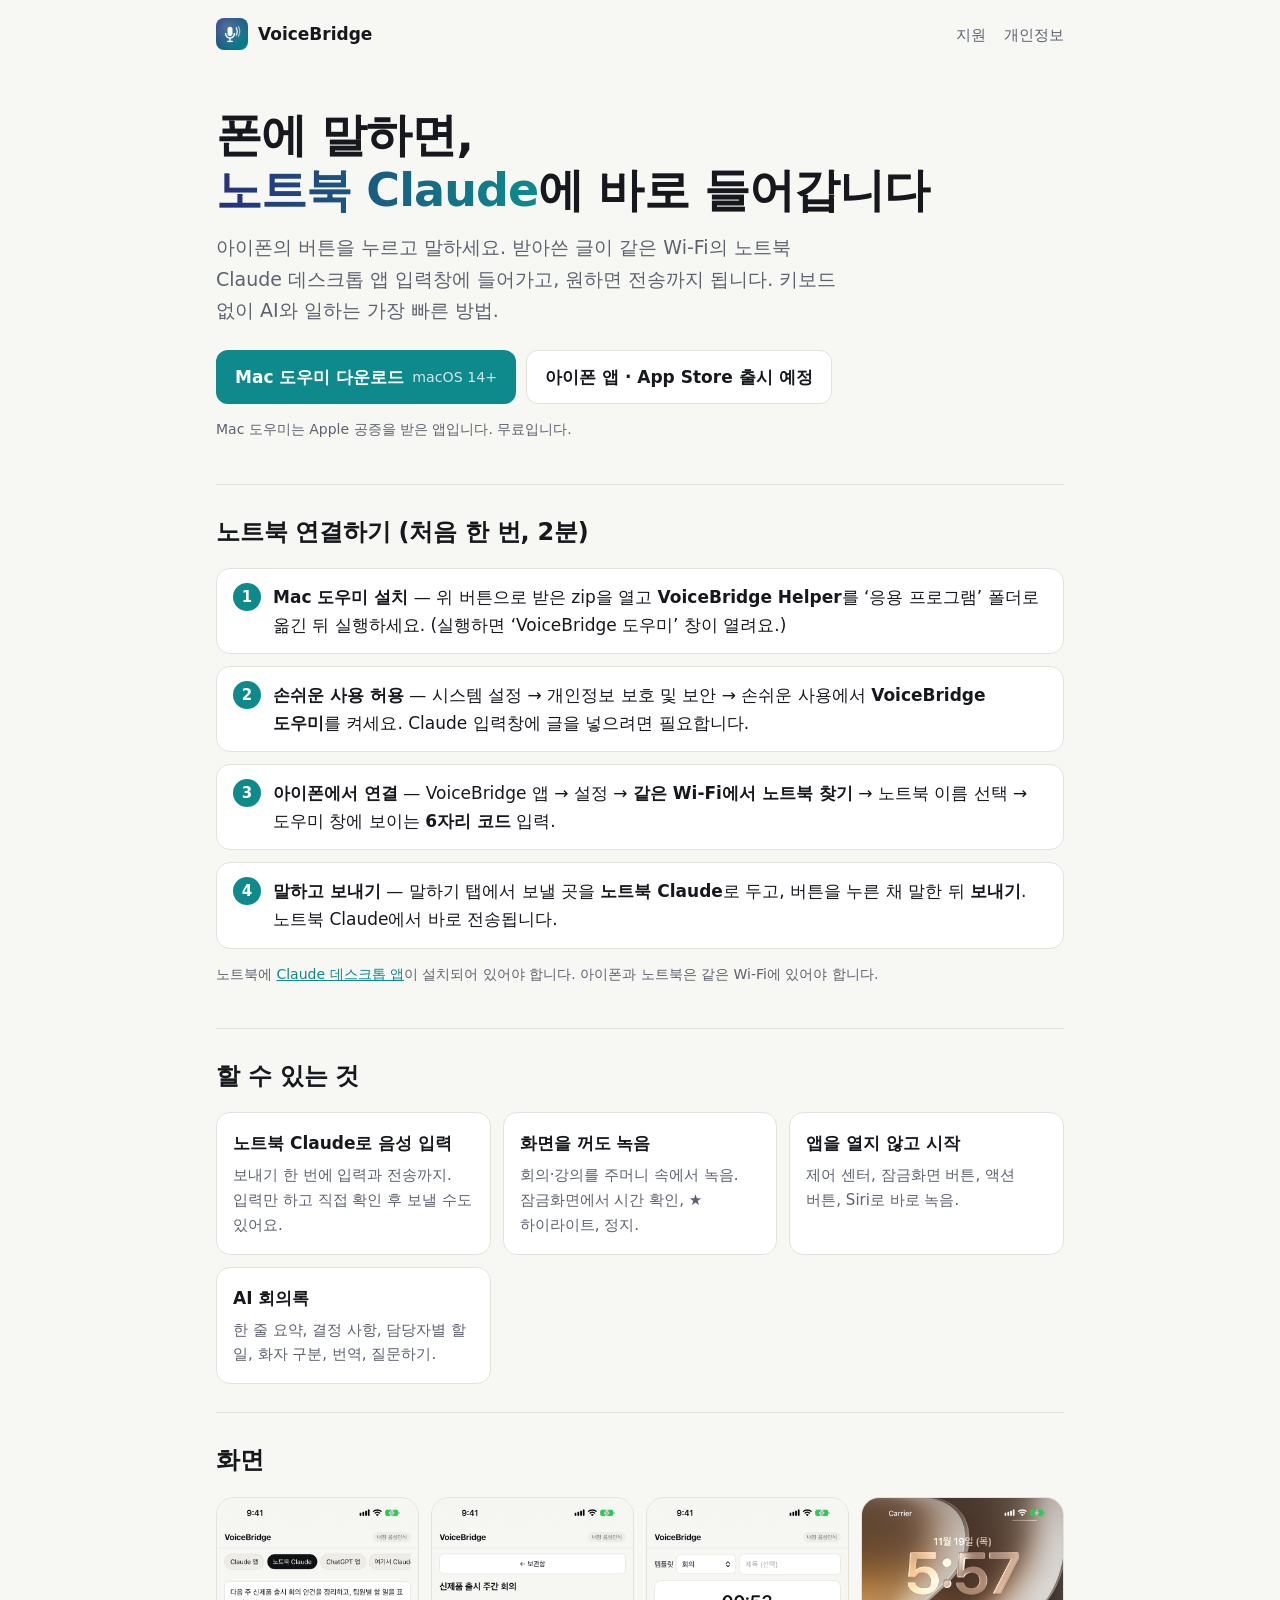
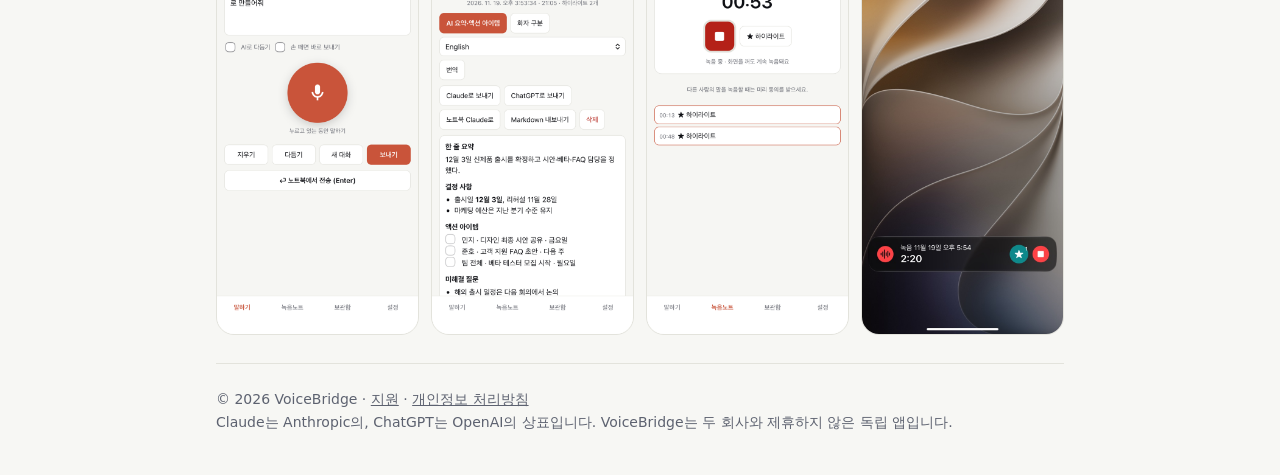
==== index.html @ 06838e99 "Add VoiceBridge website (home, privacy policy, support) Co-Authored-By: Claude Opus 5.5 <noreply@ant" ====
<!doctype html>
<html lang="ko">
<head>
<meta charset="utf-8">
<meta name="viewport" content="width=device-width, initial-scale=1">
<title>VoiceBridge — 말하면 노트북 Claude에 바로 입력</title>
<meta name="description" content="아이폰 버튼을 누르고 말하면 노트북 Claude 데스크톱 앱에 바로 입력·전송됩니다. 화면을 꺼도 계속되는 AI 녹음과 회의록까지.">
<link rel="icon" href="icon.png">
<link rel="stylesheet" href="style.css">
</head>
<body>
<div class="wrap">
  <header class="nav">
    <a class="brand" href="./"><img src="icon.png" alt="">VoiceBridge</a>
    <nav><a href="support.html">지원</a><a href="privacy.html">개인정보</a></nav>
  </header>

  <div class="hero">
    <h1>폰에 말하면,<br><em>노트북 Claude</em>에 바로 들어갑니다</h1>
    <p class="lead">아이폰의 버튼을 누르고 말하세요. 받아쓴 글이 같은 Wi-Fi의 노트북 Claude 데스크톱 앱 입력창에 들어가고, 원하면 전송까지 됩니다. 키보드 없이 AI와 일하는 가장 빠른 방법.</p>
    <div class="cta">
      <a class="btn primary" href="https://github.com/steverse-code/handsfree_ai/releases/latest/download/VoiceBridge-Helper.zip">
        Mac 도우미 다운로드 <small>macOS 14+</small></a>
      <span class="btn">아이폰 앱 · App Store 출시 예정</span>
    </div>
    <p class="note">Mac 도우미는 Apple 공증을 받은 앱입니다. 무료입니다.</p>
  </div>

  <section id="setup">
    <h2>노트북 연결하기 (처음 한 번, 2분)</h2>
    <ol class="steps">
      <li><strong>Mac 도우미 설치</strong> — 위 버튼으로 받은 zip을 열고 <b>VoiceBridge Helper</b>를 ‘응용 프로그램’ 폴더로 옮긴 뒤 실행하세요. (실행하면 ‘VoiceBridge 도우미’ 창이 열려요.)</li>
      <li><strong>손쉬운 사용 허용</strong> — 시스템 설정 → 개인정보 보호 및 보안 → 손쉬운 사용에서 <b>VoiceBridge 도우미</b>를 켜세요. Claude 입력창에 글을 넣으려면 필요합니다.</li>
      <li><strong>아이폰에서 연결</strong> — VoiceBridge 앱 → 설정 → <b>같은 Wi-Fi에서 노트북 찾기</b> → 노트북 이름 선택 → 도우미 창에 보이는 <b>6자리 코드</b> 입력.</li>
      <li><strong>말하고 보내기</strong> — 말하기 탭에서 보낼 곳을 <b>노트북 Claude</b>로 두고, 버튼을 누른 채 말한 뒤 <b>보내기</b>. 노트북 Claude에서 바로 전송됩니다.</li>
    </ol>
    <p class="note">노트북에 <a href="https://claude.ai/download">Claude 데스크톱 앱</a>이 설치되어 있어야 합니다. 아이폰과 노트북은 같은 Wi-Fi에 있어야 합니다.</p>
  </section>

  <section>
    <h2>할 수 있는 것</h2>
    <div class="grid">
      <div class="card"><h3>노트북 Claude로 음성 입력</h3><p>보내기 한 번에 입력과 전송까지. 입력만 하고 직접 확인 후 보낼 수도 있어요.</p></div>
      <div class="card"><h3>화면을 꺼도 녹음</h3><p>회의·강의를 주머니 속에서 녹음. 잠금화면에서 시간 확인, ★ 하이라이트, 정지.</p></div>
      <div class="card"><h3>앱을 열지 않고 시작</h3><p>제어 센터, 잠금화면 버튼, 액션 버튼, Siri로 바로 녹음.</p></div>
      <div class="card"><h3>AI 회의록</h3><p>한 줄 요약, 결정 사항, 담당자별 할 일, 화자 구분, 번역, 질문하기.</p></div>
    </div>
  </section>

  <section>
    <h2>화면</h2>
    <div class="shots">
      <img src="shots/01.png" alt="말하기 화면: 노트북 Claude로 보내기" loading="lazy">
      <img src="shots/02.png" alt="AI 회의록: 결정 사항과 액션 아이템" loading="lazy">
      <img src="shots/03.png" alt="녹음노트: 녹음 중과 하이라이트" loading="lazy">
      <img src="shots/04.jpg" alt="잠금화면 녹음 표시" loading="lazy">
    </div>
  </section>

  <footer>
    © 2026 VoiceBridge · <a href="support.html">지원</a> · <a href="privacy.html">개인정보 처리방침</a><br>
    Claude는 Anthropic의, ChatGPT는 OpenAI의 상표입니다. VoiceBridge는 두 회사와 제휴하지 않은 독립 앱입니다.
  </footer>
</div>
</body>
</html>
---- style.css ----
:root {
  --bg: #f7f7f4; --surface: #ffffff; --text: #16181d; --muted: #5d6270; --line: #e3e3dc;
  --brand-1: #26307a; --brand-2: #0e8a8c; --accent: #0e8a8c; --accent-ink: #ffffff;
  color-scheme: light;
}
@media (prefers-color-scheme: dark) {
  :root:not([data-theme="light"]) {
    --bg: #0f1116; --surface: #181b22; --text: #eceef2; --muted: #a2a7b3; --line: #2a2e38;
    --accent: #2fb4b6; --accent-ink: #0f1116; color-scheme: dark;
  }
}
* { box-sizing: border-box; }
html { word-break: keep-all; overflow-wrap: anywhere; }
html, body { margin: 0; background: var(--bg); color: var(--text);
  font: 17px/1.65 -apple-system, BlinkMacSystemFont, "Apple SD Gothic Neo", "Noto Sans KR", system-ui, sans-serif; }
a { color: var(--accent); }
.wrap { max-width: 880px; margin: 0 auto; padding: 0 16px; }
header.nav { display: flex; align-items: center; justify-content: space-between; padding: 18px 0; }
.brand { display: flex; align-items: center; gap: 10px; font-weight: 700; color: var(--text); text-decoration: none; }
.brand img { width: 32px; height: 32px; border-radius: 8px; }
.nav nav a { color: var(--muted); text-decoration: none; margin-left: 18px; font-size: 15px; }
.hero { padding: 40px 0 28px; }
.hero h1 { font-size: clamp(30px, 6vw, 46px); line-height: 1.2; letter-spacing: -0.02em; margin: 0 0 14px; }
.hero h1 em { font-style: normal; background: linear-gradient(90deg, var(--brand-1), var(--brand-2));
  -webkit-background-clip: text; background-clip: text; color: transparent; }
@media (prefers-color-scheme: dark) { :root:not([data-theme="light"]) .hero h1 em { background: linear-gradient(90deg, #8d97ff, #2fb4b6); -webkit-background-clip: text; background-clip: text; } }
.hero p.lead { font-size: 19px; color: var(--muted); margin: 0 0 24px; max-width: 640px; }
.cta { display: flex; flex-wrap: wrap; gap: 10px; }
.btn { display: inline-flex; align-items: center; gap: 8px; padding: 12px 18px; border-radius: 12px; font-weight: 600;
  text-decoration: none; border: 1px solid var(--line); background: var(--surface); color: var(--text); }
.btn.primary { background: var(--accent); border-color: transparent; color: var(--accent-ink); }
.btn small { font-weight: 400; opacity: .8; }
.note { font-size: 14px; color: var(--muted); }
section { padding: 28px 0; border-top: 1px solid var(--line); }
section h2 { font-size: 24px; margin: 0 0 16px; letter-spacing: -0.01em; }
.steps { counter-reset: s; list-style: none; padding: 0; margin: 0; display: grid; gap: 12px; }
.steps li { counter-increment: s; background: var(--surface); border: 1px solid var(--line); border-radius: 14px; padding: 14px 16px 14px 56px; position: relative; }
.steps li::before { content: counter(s); position: absolute; left: 16px; top: 14px; width: 28px; height: 28px; border-radius: 50%;
  background: var(--accent); color: var(--accent-ink); font-weight: 700; display: grid; place-items: center; font-size: 15px; }
.grid { display: grid; grid-template-columns: repeat(auto-fit, minmax(240px, 1fr)); gap: 12px; }
.card { background: var(--surface); border: 1px solid var(--line); border-radius: 14px; padding: 16px; }
.card h3 { margin: 0 0 6px; font-size: 17px; }
.card p { margin: 0; color: var(--muted); font-size: 15px; }
.shots { display: grid; grid-template-columns: repeat(auto-fit, minmax(150px, 1fr)); gap: 12px; }
.shots img { width: 100%; border-radius: 18px; border: 1px solid var(--line); }
.doc h1 { font-size: 30px; margin: 24px 0 8px; }
.doc h2 { font-size: 19px; margin: 28px 0 6px; border: 0; padding: 0; }
.doc { padding-bottom: 40px; }
details { background: var(--surface); border: 1px solid var(--line); border-radius: 12px; padding: 12px 16px; margin-bottom: 10px; }
details summary { cursor: pointer; font-weight: 600; }
footer { border-top: 1px solid var(--line); padding: 24px 0 40px; color: var(--muted); font-size: 14px; }
footer a { color: var(--muted); }
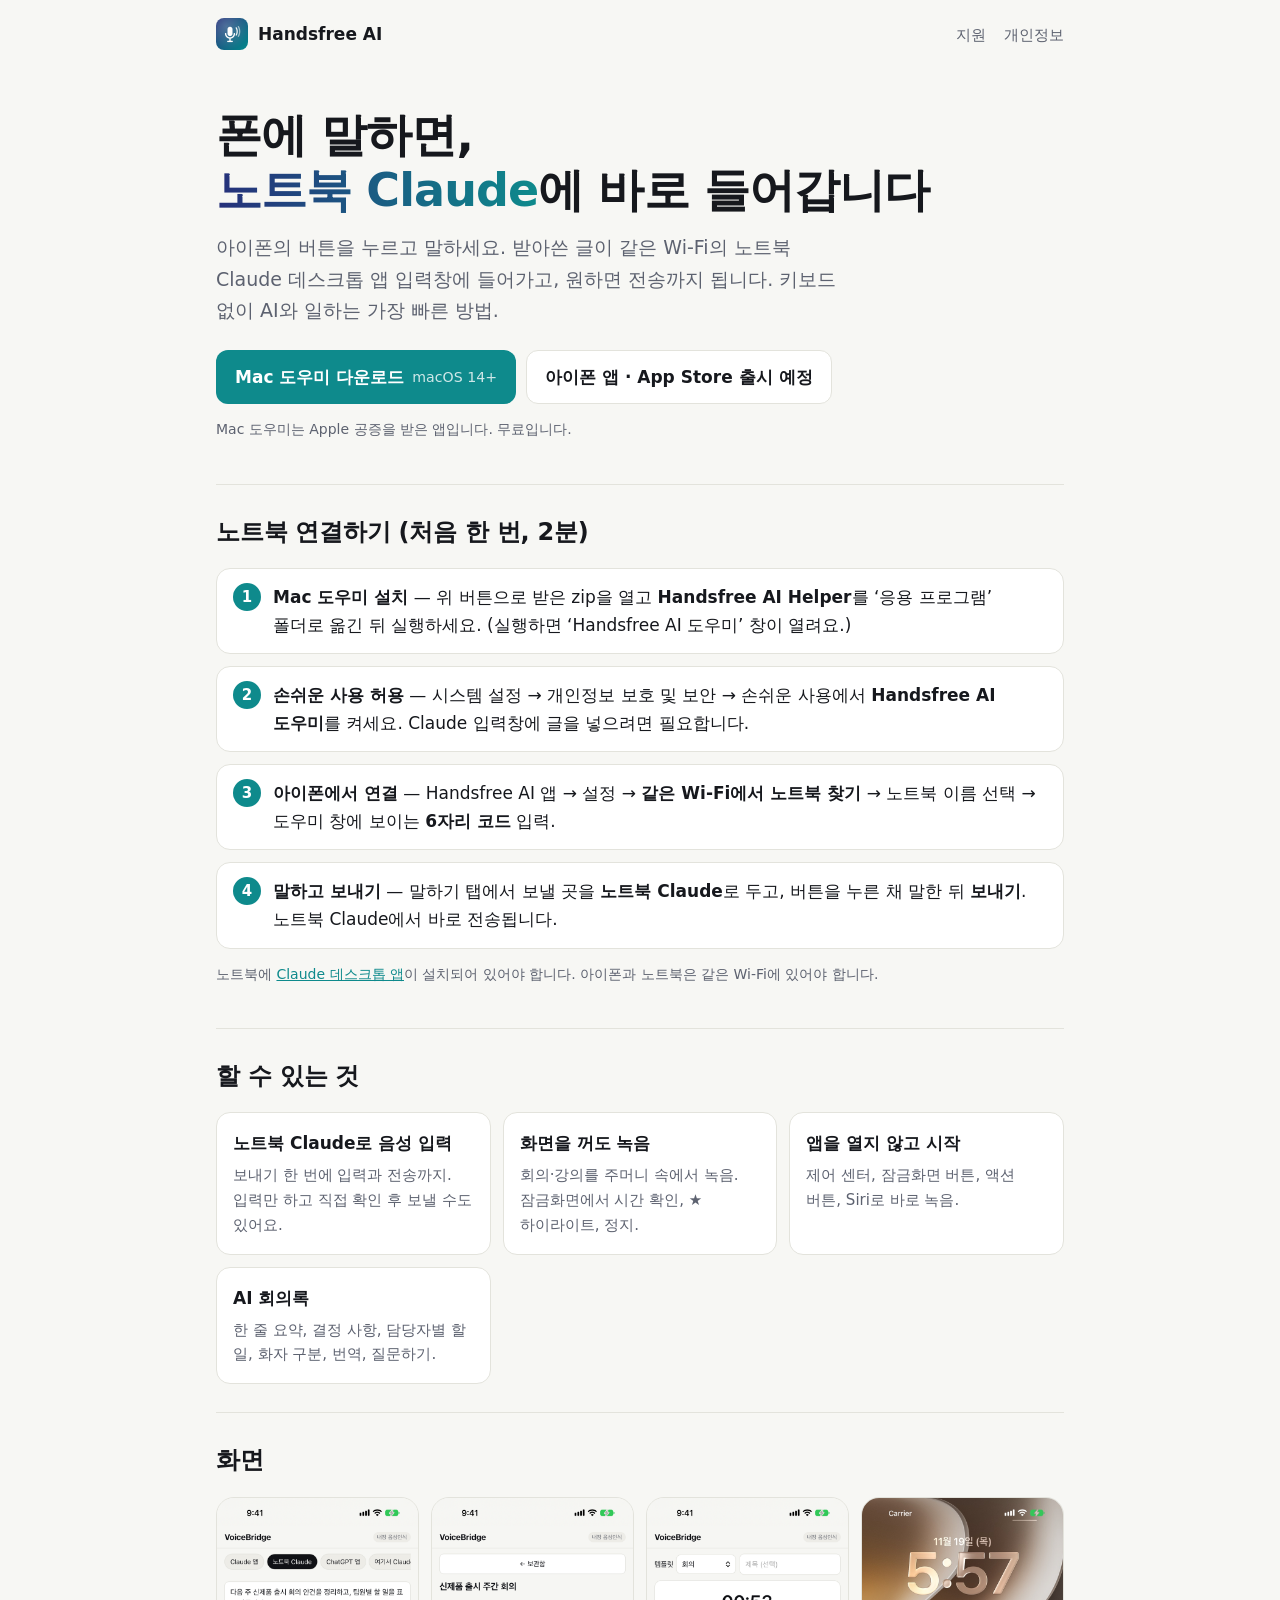
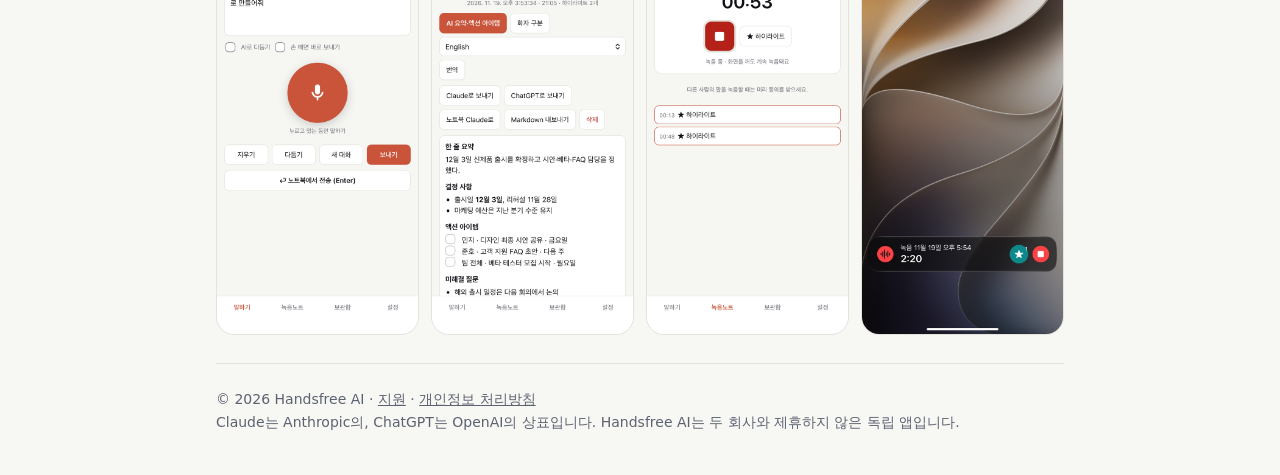
==== commit 71338d1b: "Rename to Handsfree AI Co-Authored-By: Claude Opus 5.5 <noreply@anthropic.com>" ====
--- a/index.html
+++ b/index.html
@@ -3,7 +3,7 @@
 <head>
 <meta charset="utf-8">
 <meta name="viewport" content="width=device-width, initial-scale=1">
-<title>VoiceBridge — 말하면 노트북 Claude에 바로 입력</title>
+<title>Handsfree AI — 말하면 노트북 Claude에 바로 입력</title>
 <meta name="description" content="아이폰 버튼을 누르고 말하면 노트북 Claude 데스크톱 앱에 바로 입력·전송됩니다. 화면을 꺼도 계속되는 AI 녹음과 회의록까지.">
 <link rel="icon" href="icon.png">
 <link rel="stylesheet" href="style.css">
@@ -11,7 +11,7 @@
 <body>
 <div class="wrap">
   <header class="nav">
-    <a class="brand" href="./"><img src="icon.png" alt="">VoiceBridge</a>
+    <a class="brand" href="./"><img src="icon.png" alt="">Handsfree AI</a>
     <nav><a href="support.html">지원</a><a href="privacy.html">개인정보</a></nav>
   </header>
 
@@ -19,7 +19,7 @@
     <h1>폰에 말하면,<br><em>노트북 Claude</em>에 바로 들어갑니다</h1>
     <p class="lead">아이폰의 버튼을 누르고 말하세요. 받아쓴 글이 같은 Wi-Fi의 노트북 Claude 데스크톱 앱 입력창에 들어가고, 원하면 전송까지 됩니다. 키보드 없이 AI와 일하는 가장 빠른 방법.</p>
     <div class="cta">
-      <a class="btn primary" href="https://github.com/steverse-code/handsfree_ai/releases/latest/download/VoiceBridge-Helper.zip">
+      <a class="btn primary" href="https://github.com/steverse-code/handsfree_ai/releases/latest/download/HandsfreeAI-Helper.zip">
         Mac 도우미 다운로드 <small>macOS 14+</small></a>
       <span class="btn">아이폰 앱 · App Store 출시 예정</span>
     </div>
@@ -29,9 +29,9 @@
   <section id="setup">
     <h2>노트북 연결하기 (처음 한 번, 2분)</h2>
     <ol class="steps">
-      <li><strong>Mac 도우미 설치</strong> — 위 버튼으로 받은 zip을 열고 <b>VoiceBridge Helper</b>를 ‘응용 프로그램’ 폴더로 옮긴 뒤 실행하세요. (실행하면 ‘VoiceBridge 도우미’ 창이 열려요.)</li>
-      <li><strong>손쉬운 사용 허용</strong> — 시스템 설정 → 개인정보 보호 및 보안 → 손쉬운 사용에서 <b>VoiceBridge 도우미</b>를 켜세요. Claude 입력창에 글을 넣으려면 필요합니다.</li>
-      <li><strong>아이폰에서 연결</strong> — VoiceBridge 앱 → 설정 → <b>같은 Wi-Fi에서 노트북 찾기</b> → 노트북 이름 선택 → 도우미 창에 보이는 <b>6자리 코드</b> 입력.</li>
+      <li><strong>Mac 도우미 설치</strong> — 위 버튼으로 받은 zip을 열고 <b>Handsfree AI Helper</b>를 ‘응용 프로그램’ 폴더로 옮긴 뒤 실행하세요. (실행하면 ‘Handsfree AI 도우미’ 창이 열려요.)</li>
+      <li><strong>손쉬운 사용 허용</strong> — 시스템 설정 → 개인정보 보호 및 보안 → 손쉬운 사용에서 <b>Handsfree AI 도우미</b>를 켜세요. Claude 입력창에 글을 넣으려면 필요합니다.</li>
+      <li><strong>아이폰에서 연결</strong> — Handsfree AI 앱 → 설정 → <b>같은 Wi-Fi에서 노트북 찾기</b> → 노트북 이름 선택 → 도우미 창에 보이는 <b>6자리 코드</b> 입력.</li>
       <li><strong>말하고 보내기</strong> — 말하기 탭에서 보낼 곳을 <b>노트북 Claude</b>로 두고, 버튼을 누른 채 말한 뒤 <b>보내기</b>. 노트북 Claude에서 바로 전송됩니다.</li>
     </ol>
     <p class="note">노트북에 <a href="https://claude.ai/download">Claude 데스크톱 앱</a>이 설치되어 있어야 합니다. 아이폰과 노트북은 같은 Wi-Fi에 있어야 합니다.</p>
@@ -58,8 +58,8 @@
   </section>
 
   <footer>
-    © 2026 VoiceBridge · <a href="support.html">지원</a> · <a href="privacy.html">개인정보 처리방침</a><br>
-    Claude는 Anthropic의, ChatGPT는 OpenAI의 상표입니다. VoiceBridge는 두 회사와 제휴하지 않은 독립 앱입니다.
+    © 2026 Handsfree AI · <a href="support.html">지원</a> · <a href="privacy.html">개인정보 처리방침</a><br>
+    Claude는 Anthropic의, ChatGPT는 OpenAI의 상표입니다. Handsfree AI는 두 회사와 제휴하지 않은 독립 앱입니다.
   </footer>
 </div>
 </body>
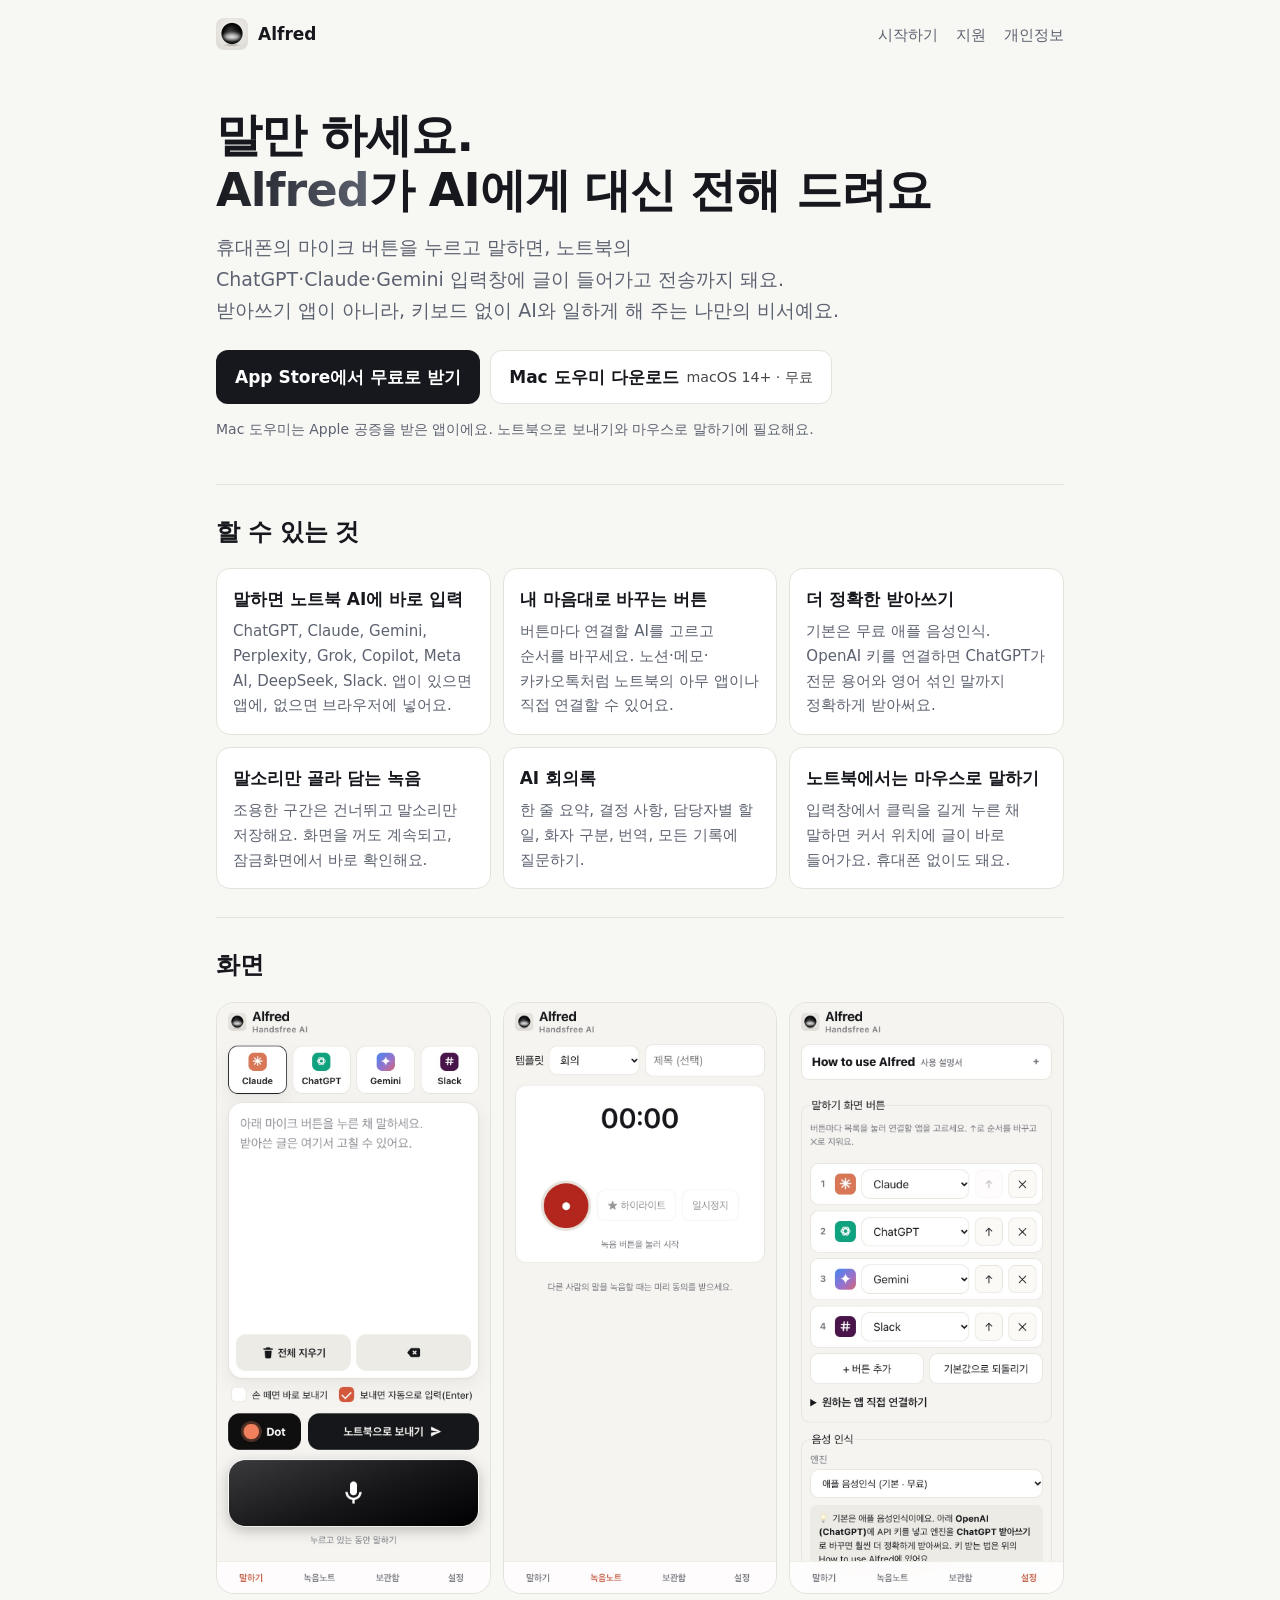
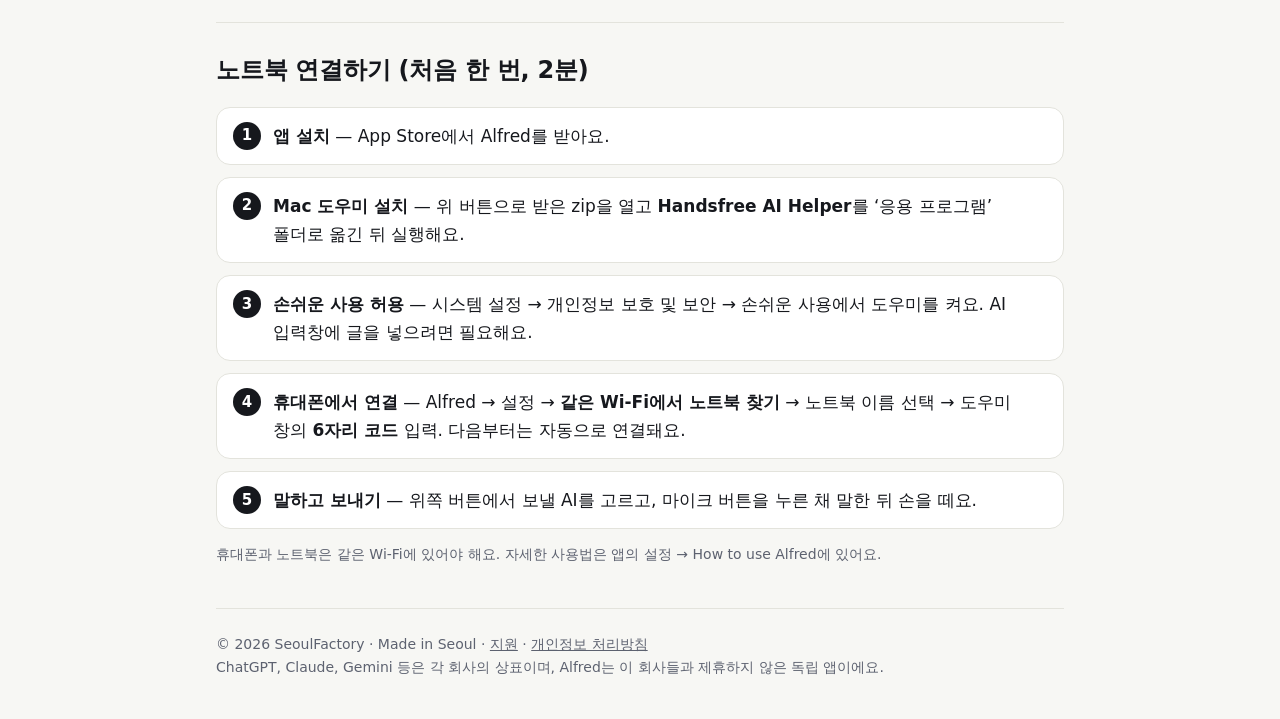
==== commit e4bd7215: "Rename site to Alfred - Handsfree AI New icon, App Store link, button customization, ChatGPT transcr" ====
--- a/index.html
+++ b/index.html
@@ -3,63 +3,68 @@
 <head>
 <meta charset="utf-8">
 <meta name="viewport" content="width=device-width, initial-scale=1">
-<title>Handsfree AI — 말하면 노트북 Claude에 바로 입력</title>
-<meta name="description" content="아이폰 버튼을 누르고 말하면 노트북 Claude 데스크톱 앱에 바로 입력·전송됩니다. 화면을 꺼도 계속되는 AI 녹음과 회의록까지.">
+<title>Alfred - Handsfree AI — 말만 하면 AI에게 대신 전해 드려요</title>
+<meta name="description" content="휴대폰에 말하면 Alfred가 노트북의 ChatGPT·Claude·Gemini에 대신 입력해 드려요. 말소리만 골라 담는 녹음과 AI 회의록까지. SeoulFactory.">
+<meta property="og:title" content="Alfred - Handsfree AI">
+<meta property="og:description" content="말만 하면 AI에게 대신 전해 드려요. 키보드 없이 AI와 일하는 나만의 비서.">
+<meta property="og:image" content="https://steverse-code.github.io/handsfree_ai/icon.png">
 <link rel="icon" href="icon.png">
+<link rel="apple-touch-icon" href="icon.png">
 <link rel="stylesheet" href="style.css">
 </head>
 <body>
 <div class="wrap">
   <header class="nav">
-    <a class="brand" href="./"><img src="icon.png" alt="">Handsfree AI</a>
-    <nav><a href="support.html">지원</a><a href="privacy.html">개인정보</a></nav>
+    <a class="brand" href="./"><img src="icon.png" alt="">Alfred</a>
+    <nav><a href="#setup">시작하기</a><a href="support.html">지원</a><a href="privacy.html">개인정보</a></nav>
   </header>
 
   <div class="hero">
-    <h1>폰에 말하면,<br><em>노트북 Claude</em>에 바로 들어갑니다</h1>
-    <p class="lead">아이폰의 버튼을 누르고 말하세요. 받아쓴 글이 같은 Wi-Fi의 노트북 Claude 데스크톱 앱 입력창에 들어가고, 원하면 전송까지 됩니다. 키보드 없이 AI와 일하는 가장 빠른 방법.</p>
+    <h1>말만 하세요.<br><em>Alfred</em>가 AI에게 대신 전해 드려요</h1>
+    <p class="lead">휴대폰의 마이크 버튼을 누르고 말하면, 노트북의 ChatGPT·Claude·Gemini 입력창에 글이 들어가고 전송까지 돼요. 받아쓰기 앱이 아니라, 키보드 없이 AI와 일하게 해 주는 나만의 비서예요.</p>
     <div class="cta">
-      <a class="btn primary" href="https://github.com/steverse-code/handsfree_ai/releases/latest/download/HandsfreeAI-Helper.zip">
-        Mac 도우미 다운로드 <small>macOS 14+</small></a>
-      <span class="btn">아이폰 앱 · App Store 출시 예정</span>
+      <a class="btn primary" href="https://apps.apple.com/kr/app/handsfree-ai/id6836719575">App Store에서 무료로 받기</a>
+      <a class="btn" href="https://github.com/steverse-code/handsfree_ai/releases/latest/download/HandsfreeAI-Helper.zip">Mac 도우미 다운로드 <small>macOS 14+ · 무료</small></a>
     </div>
-    <p class="note">Mac 도우미는 Apple 공증을 받은 앱입니다. 무료입니다.</p>
+    <p class="note">Mac 도우미는 Apple 공증을 받은 앱이에요. 노트북으로 보내기와 마우스로 말하기에 필요해요.</p>
   </div>
-
-  <section id="setup">
-    <h2>노트북 연결하기 (처음 한 번, 2분)</h2>
-    <ol class="steps">
-      <li><strong>Mac 도우미 설치</strong> — 위 버튼으로 받은 zip을 열고 <b>Handsfree AI Helper</b>를 ‘응용 프로그램’ 폴더로 옮긴 뒤 실행하세요. (실행하면 ‘Handsfree AI 도우미’ 창이 열려요.)</li>
-      <li><strong>손쉬운 사용 허용</strong> — 시스템 설정 → 개인정보 보호 및 보안 → 손쉬운 사용에서 <b>Handsfree AI 도우미</b>를 켜세요. Claude 입력창에 글을 넣으려면 필요합니다.</li>
-      <li><strong>아이폰에서 연결</strong> — Handsfree AI 앱 → 설정 → <b>같은 Wi-Fi에서 노트북 찾기</b> → 노트북 이름 선택 → 도우미 창에 보이는 <b>6자리 코드</b> 입력.</li>
-      <li><strong>말하고 보내기</strong> — 말하기 탭에서 보낼 곳을 <b>노트북 Claude</b>로 두고, 버튼을 누른 채 말한 뒤 <b>보내기</b>. 노트북 Claude에서 바로 전송됩니다.</li>
-    </ol>
-    <p class="note">노트북에 <a href="https://claude.ai/download">Claude 데스크톱 앱</a>이 설치되어 있어야 합니다. 아이폰과 노트북은 같은 Wi-Fi에 있어야 합니다.</p>
-  </section>
 
   <section>
     <h2>할 수 있는 것</h2>
     <div class="grid">
-      <div class="card"><h3>노트북 Claude로 음성 입력</h3><p>보내기 한 번에 입력과 전송까지. 입력만 하고 직접 확인 후 보낼 수도 있어요.</p></div>
-      <div class="card"><h3>화면을 꺼도 녹음</h3><p>회의·강의를 주머니 속에서 녹음. 잠금화면에서 시간 확인, ★ 하이라이트, 정지.</p></div>
-      <div class="card"><h3>앱을 열지 않고 시작</h3><p>제어 센터, 잠금화면 버튼, 액션 버튼, Siri로 바로 녹음.</p></div>
-      <div class="card"><h3>AI 회의록</h3><p>한 줄 요약, 결정 사항, 담당자별 할 일, 화자 구분, 번역, 질문하기.</p></div>
+      <div class="card"><h3>말하면 노트북 AI에 바로 입력</h3><p>ChatGPT, Claude, Gemini, Perplexity, Grok, Copilot, Meta AI, DeepSeek, Slack. 앱이 있으면 앱에, 없으면 브라우저에 넣어요.</p></div>
+      <div class="card"><h3>내 마음대로 바꾸는 버튼</h3><p>버튼마다 연결할 AI를 고르고 순서를 바꾸세요. 노션·메모·카카오톡처럼 노트북의 아무 앱이나 직접 연결할 수 있어요.</p></div>
+      <div class="card"><h3>더 정확한 받아쓰기</h3><p>기본은 무료 애플 음성인식. OpenAI 키를 연결하면 ChatGPT가 전문 용어와 영어 섞인 말까지 정확하게 받아써요.</p></div>
+      <div class="card"><h3>말소리만 골라 담는 녹음</h3><p>조용한 구간은 건너뛰고 말소리만 저장해요. 화면을 꺼도 계속되고, 잠금화면에서 바로 확인해요.</p></div>
+      <div class="card"><h3>AI 회의록</h3><p>한 줄 요약, 결정 사항, 담당자별 할 일, 화자 구분, 번역, 모든 기록에 질문하기.</p></div>
+      <div class="card"><h3>노트북에서는 마우스로 말하기</h3><p>입력창에서 클릭을 길게 누른 채 말하면 커서 위치에 글이 바로 들어가요. 휴대폰 없이도 돼요.</p></div>
     </div>
   </section>
 
   <section>
     <h2>화면</h2>
     <div class="shots">
-      <img src="shots/01.png" alt="말하기 화면: 노트북 Claude로 보내기" loading="lazy">
-      <img src="shots/02.png" alt="AI 회의록: 결정 사항과 액션 아이템" loading="lazy">
-      <img src="shots/03.png" alt="녹음노트: 녹음 중과 하이라이트" loading="lazy">
-      <img src="shots/04.jpg" alt="잠금화면 녹음 표시" loading="lazy">
+      <img src="shots/a0.jpg" alt="말하기 화면: AI 버튼 4개와 검정 마이크 버튼" loading="lazy">
+      <img src="shots/a1.jpg" alt="녹음노트 화면: 소리 날 때만 녹음" loading="lazy">
+      <img src="shots/a2.jpg" alt="설정 화면: 말하기 버튼 편집과 How to use Alfred" loading="lazy">
     </div>
   </section>
 
+  <section id="setup">
+    <h2>노트북 연결하기 (처음 한 번, 2분)</h2>
+    <ol class="steps">
+      <li><strong>앱 설치</strong> — App Store에서 Alfred를 받아요.</li>
+      <li><strong>Mac 도우미 설치</strong> — 위 버튼으로 받은 zip을 열고 <b>Handsfree AI Helper</b>를 ‘응용 프로그램’ 폴더로 옮긴 뒤 실행해요.</li>
+      <li><strong>손쉬운 사용 허용</strong> — 시스템 설정 → 개인정보 보호 및 보안 → 손쉬운 사용에서 도우미를 켜요. AI 입력창에 글을 넣으려면 필요해요.</li>
+      <li><strong>휴대폰에서 연결</strong> — Alfred → 설정 → <b>같은 Wi-Fi에서 노트북 찾기</b> → 노트북 이름 선택 → 도우미 창의 <b>6자리 코드</b> 입력. 다음부터는 자동으로 연결돼요.</li>
+      <li><strong>말하고 보내기</strong> — 위쪽 버튼에서 보낼 AI를 고르고, 마이크 버튼을 누른 채 말한 뒤 손을 떼요.</li>
+    </ol>
+    <p class="note">휴대폰과 노트북은 같은 Wi-Fi에 있어야 해요. 자세한 사용법은 앱의 설정 → How to use Alfred에 있어요.</p>
+  </section>
+
   <footer>
-    © 2026 Handsfree AI · <a href="support.html">지원</a> · <a href="privacy.html">개인정보 처리방침</a><br>
-    Claude는 Anthropic의, ChatGPT는 OpenAI의 상표입니다. Handsfree AI는 두 회사와 제휴하지 않은 독립 앱입니다.
+    © 2026 SeoulFactory · Made in Seoul · <a href="support.html">지원</a> · <a href="privacy.html">개인정보 처리방침</a><br>
+    ChatGPT, Claude, Gemini 등은 각 회사의 상표이며, Alfred는 이 회사들과 제휴하지 않은 독립 앱이에요.
   </footer>
 </div>
 </body>
--- a/style.css
+++ b/style.css
@@ -1,12 +1,12 @@
 :root {
   --bg: #f7f7f4; --surface: #ffffff; --text: #16181d; --muted: #5d6270; --line: #e3e3dc;
-  --brand-1: #26307a; --brand-2: #0e8a8c; --accent: #0e8a8c; --accent-ink: #ffffff;
+  --brand-1: #16181d; --brand-2: #5d6270; --accent: #16181d; --accent-ink: #ffffff;
   color-scheme: light;
 }
 @media (prefers-color-scheme: dark) {
   :root:not([data-theme="light"]) {
     --bg: #0f1116; --surface: #181b22; --text: #eceef2; --muted: #a2a7b3; --line: #2a2e38;
-    --accent: #2fb4b6; --accent-ink: #0f1116; color-scheme: dark;
+    --accent: #eceef2; --accent-ink: #0f1116; color-scheme: dark;
   }
 }
 * { box-sizing: border-box; }
@@ -23,7 +23,7 @@
 .hero h1 { font-size: clamp(30px, 6vw, 46px); line-height: 1.2; letter-spacing: -0.02em; margin: 0 0 14px; }
 .hero h1 em { font-style: normal; background: linear-gradient(90deg, var(--brand-1), var(--brand-2));
   -webkit-background-clip: text; background-clip: text; color: transparent; }
-@media (prefers-color-scheme: dark) { :root:not([data-theme="light"]) .hero h1 em { background: linear-gradient(90deg, #8d97ff, #2fb4b6); -webkit-background-clip: text; background-clip: text; } }
+@media (prefers-color-scheme: dark) { :root:not([data-theme="light"]) .hero h1 em { background: linear-gradient(90deg, #ffffff, #a2a7b3); -webkit-background-clip: text; background-clip: text; } }
 .hero p.lead { font-size: 19px; color: var(--muted); margin: 0 0 24px; max-width: 640px; }
 .cta { display: flex; flex-wrap: wrap; gap: 10px; }
 .btn { display: inline-flex; align-items: center; gap: 8px; padding: 12px 18px; border-radius: 12px; font-weight: 600;
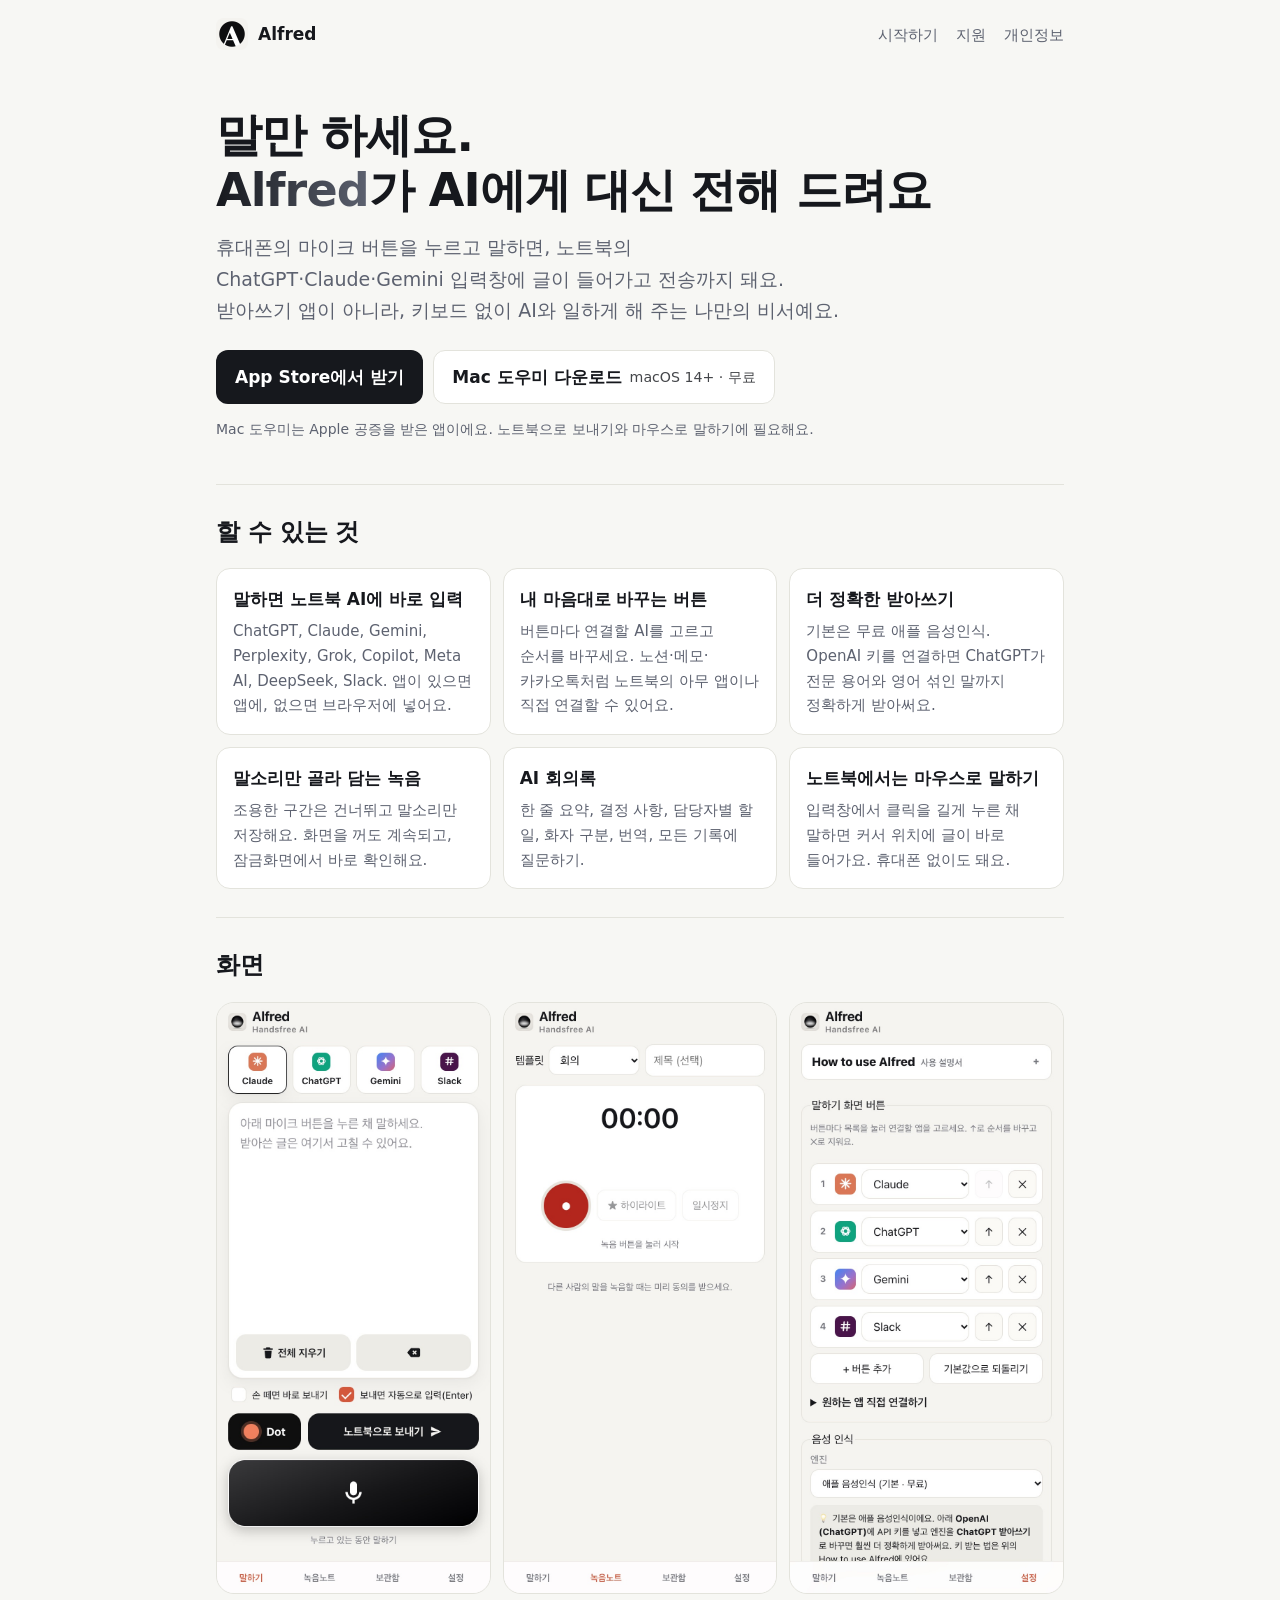
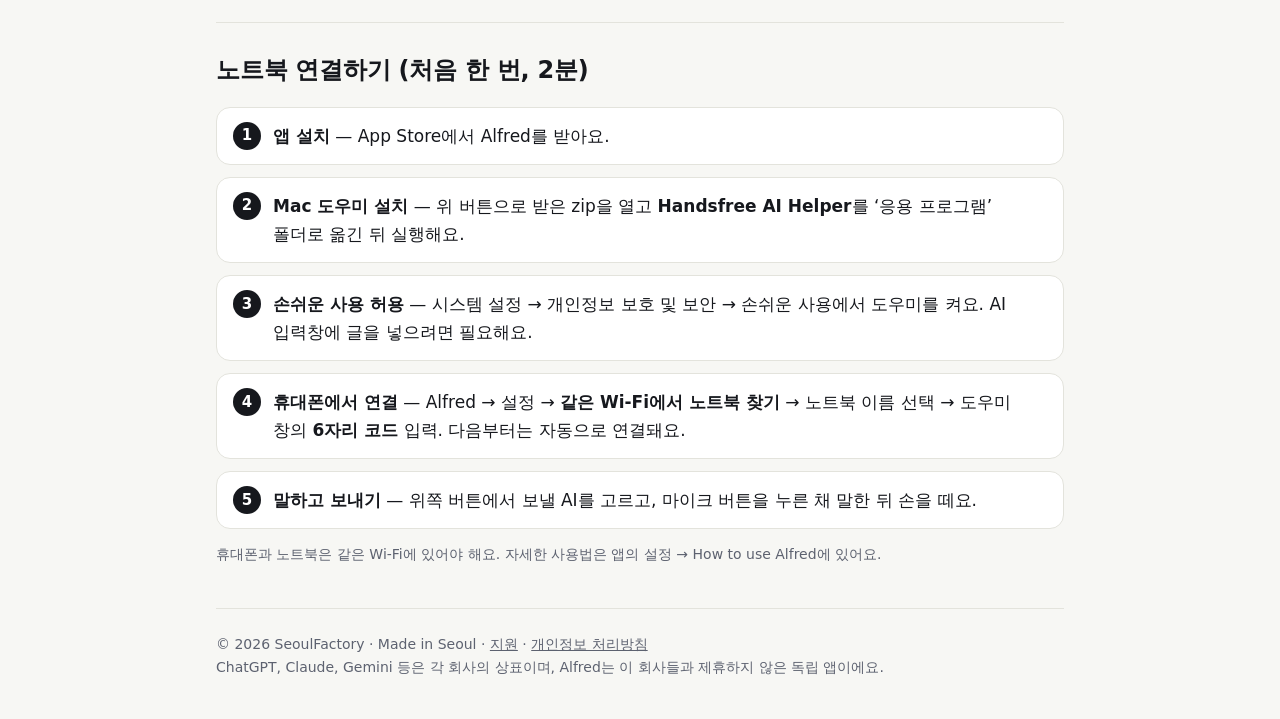
==== commit 870f218c: "New Alfred A logo icon and favicon; remove 'free' from App Store button Co-Authored-By: Claude Opus " ====
--- a/index.html
+++ b/index.html
@@ -8,7 +8,8 @@
 <meta property="og:title" content="Alfred - Handsfree AI">
 <meta property="og:description" content="말만 하면 AI에게 대신 전해 드려요. 키보드 없이 AI와 일하는 나만의 비서.">
 <meta property="og:image" content="https://steverse-code.github.io/handsfree_ai/icon.png">
-<link rel="icon" href="icon.png">
+<link rel="icon" href="favicon.svg" type="image/svg+xml">
+<link rel="alternate icon" href="icon.png">
 <link rel="apple-touch-icon" href="icon.png">
 <link rel="stylesheet" href="style.css">
 </head>
@@ -23,7 +24,7 @@
     <h1>말만 하세요.<br><em>Alfred</em>가 AI에게 대신 전해 드려요</h1>
     <p class="lead">휴대폰의 마이크 버튼을 누르고 말하면, 노트북의 ChatGPT·Claude·Gemini 입력창에 글이 들어가고 전송까지 돼요. 받아쓰기 앱이 아니라, 키보드 없이 AI와 일하게 해 주는 나만의 비서예요.</p>
     <div class="cta">
-      <a class="btn primary" href="https://apps.apple.com/kr/app/handsfree-ai/id6836719575">App Store에서 무료로 받기</a>
+      <a class="btn primary" href="https://apps.apple.com/kr/app/handsfree-ai/id6836719575">App Store에서 받기</a>
       <a class="btn" href="https://github.com/steverse-code/handsfree_ai/releases/latest/download/HandsfreeAI-Helper.zip">Mac 도우미 다운로드 <small>macOS 14+ · 무료</small></a>
     </div>
     <p class="note">Mac 도우미는 Apple 공증을 받은 앱이에요. 노트북으로 보내기와 마우스로 말하기에 필요해요.</p>
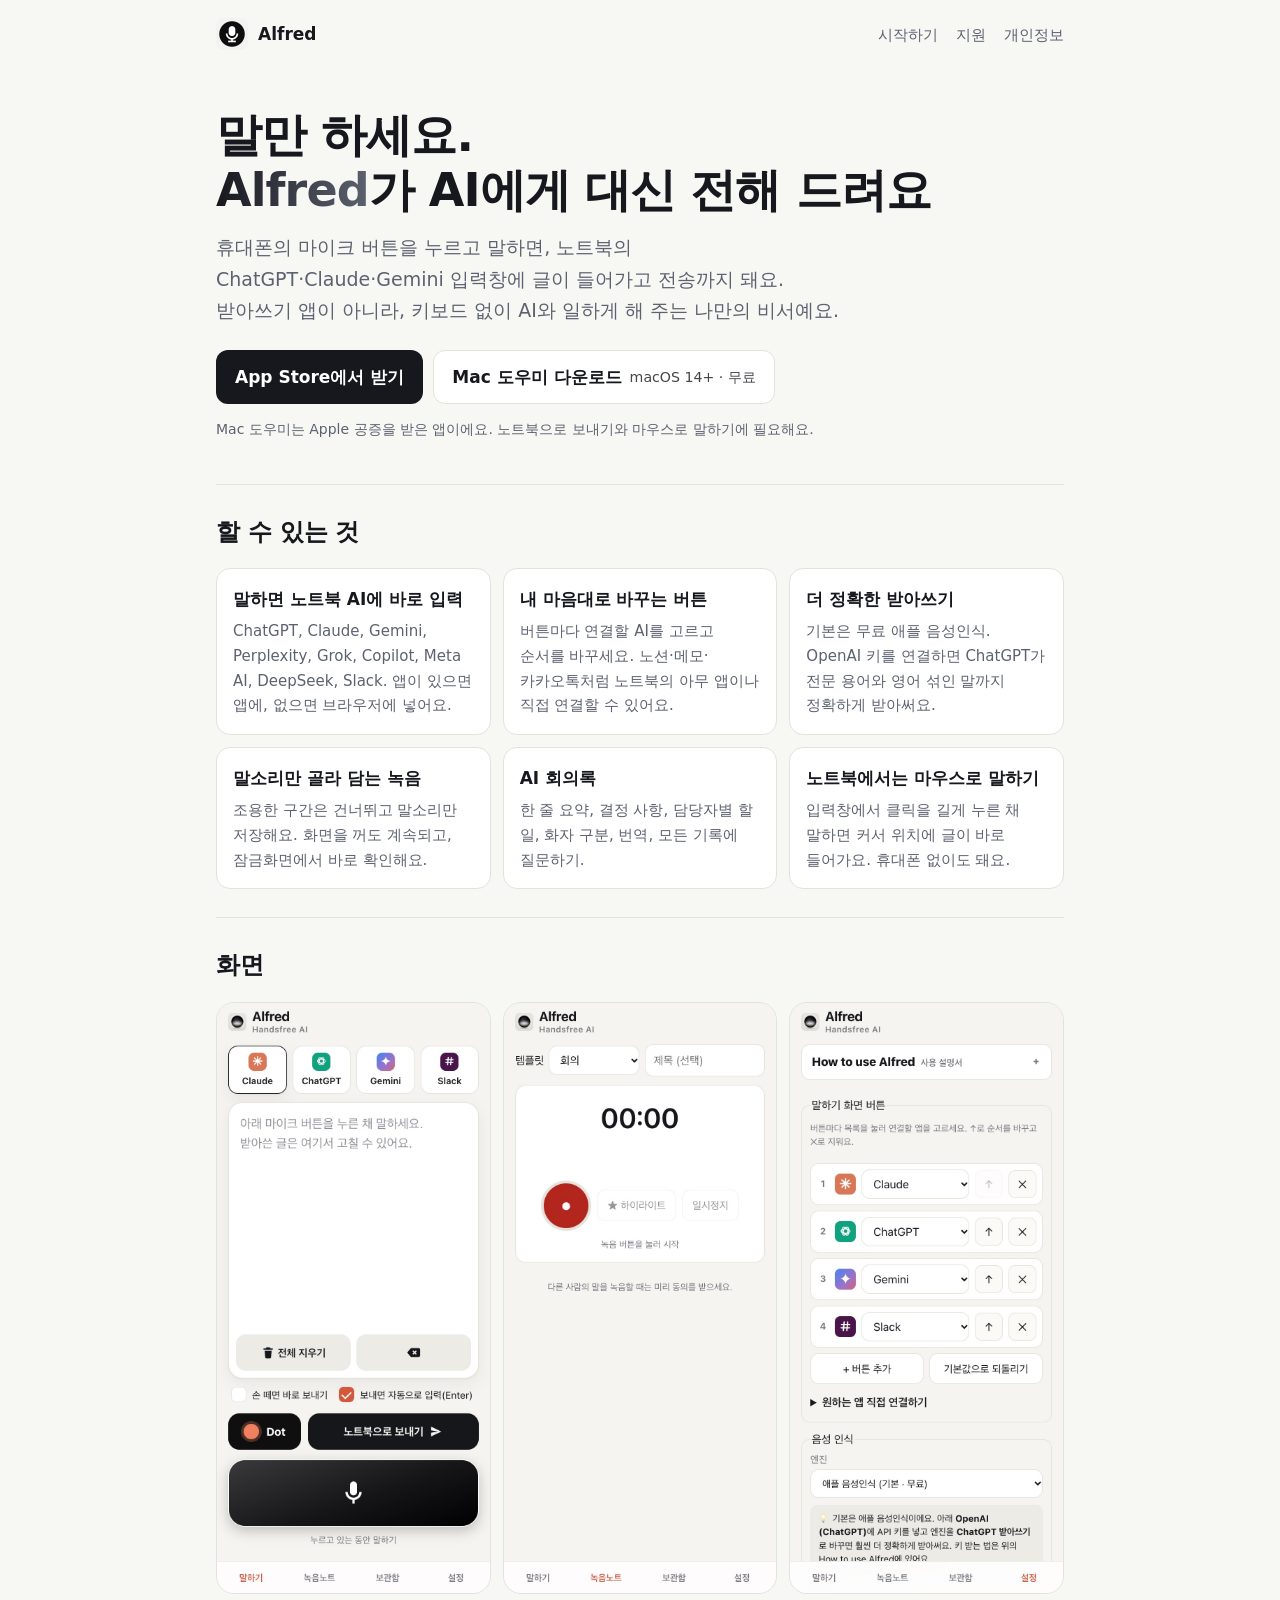
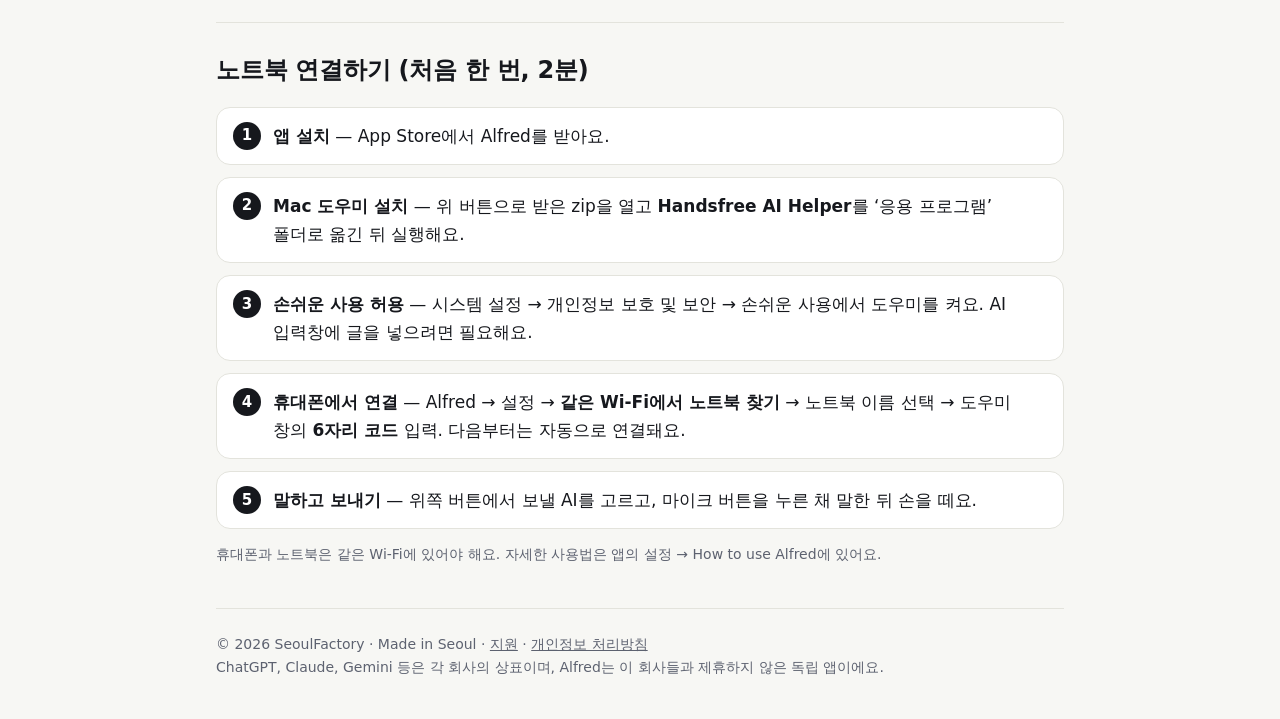
==== commit f4aeb075: "New mic logo icon and favicon; rename to Alfred AI - Handsfree System Co-Authored-By: Claude Opus 5." ====
--- a/index.html
+++ b/index.html
@@ -3,9 +3,9 @@
 <head>
 <meta charset="utf-8">
 <meta name="viewport" content="width=device-width, initial-scale=1">
-<title>Alfred - Handsfree AI — 말만 하면 AI에게 대신 전해 드려요</title>
+<title>Alfred AI - Handsfree System — 말만 하면 AI에게 대신 전해 드려요</title>
 <meta name="description" content="휴대폰에 말하면 Alfred가 노트북의 ChatGPT·Claude·Gemini에 대신 입력해 드려요. 말소리만 골라 담는 녹음과 AI 회의록까지. SeoulFactory.">
-<meta property="og:title" content="Alfred - Handsfree AI">
+<meta property="og:title" content="Alfred AI - Handsfree System">
 <meta property="og:description" content="말만 하면 AI에게 대신 전해 드려요. 키보드 없이 AI와 일하는 나만의 비서.">
 <meta property="og:image" content="https://steverse-code.github.io/handsfree_ai/icon.png">
 <link rel="icon" href="favicon.svg" type="image/svg+xml">
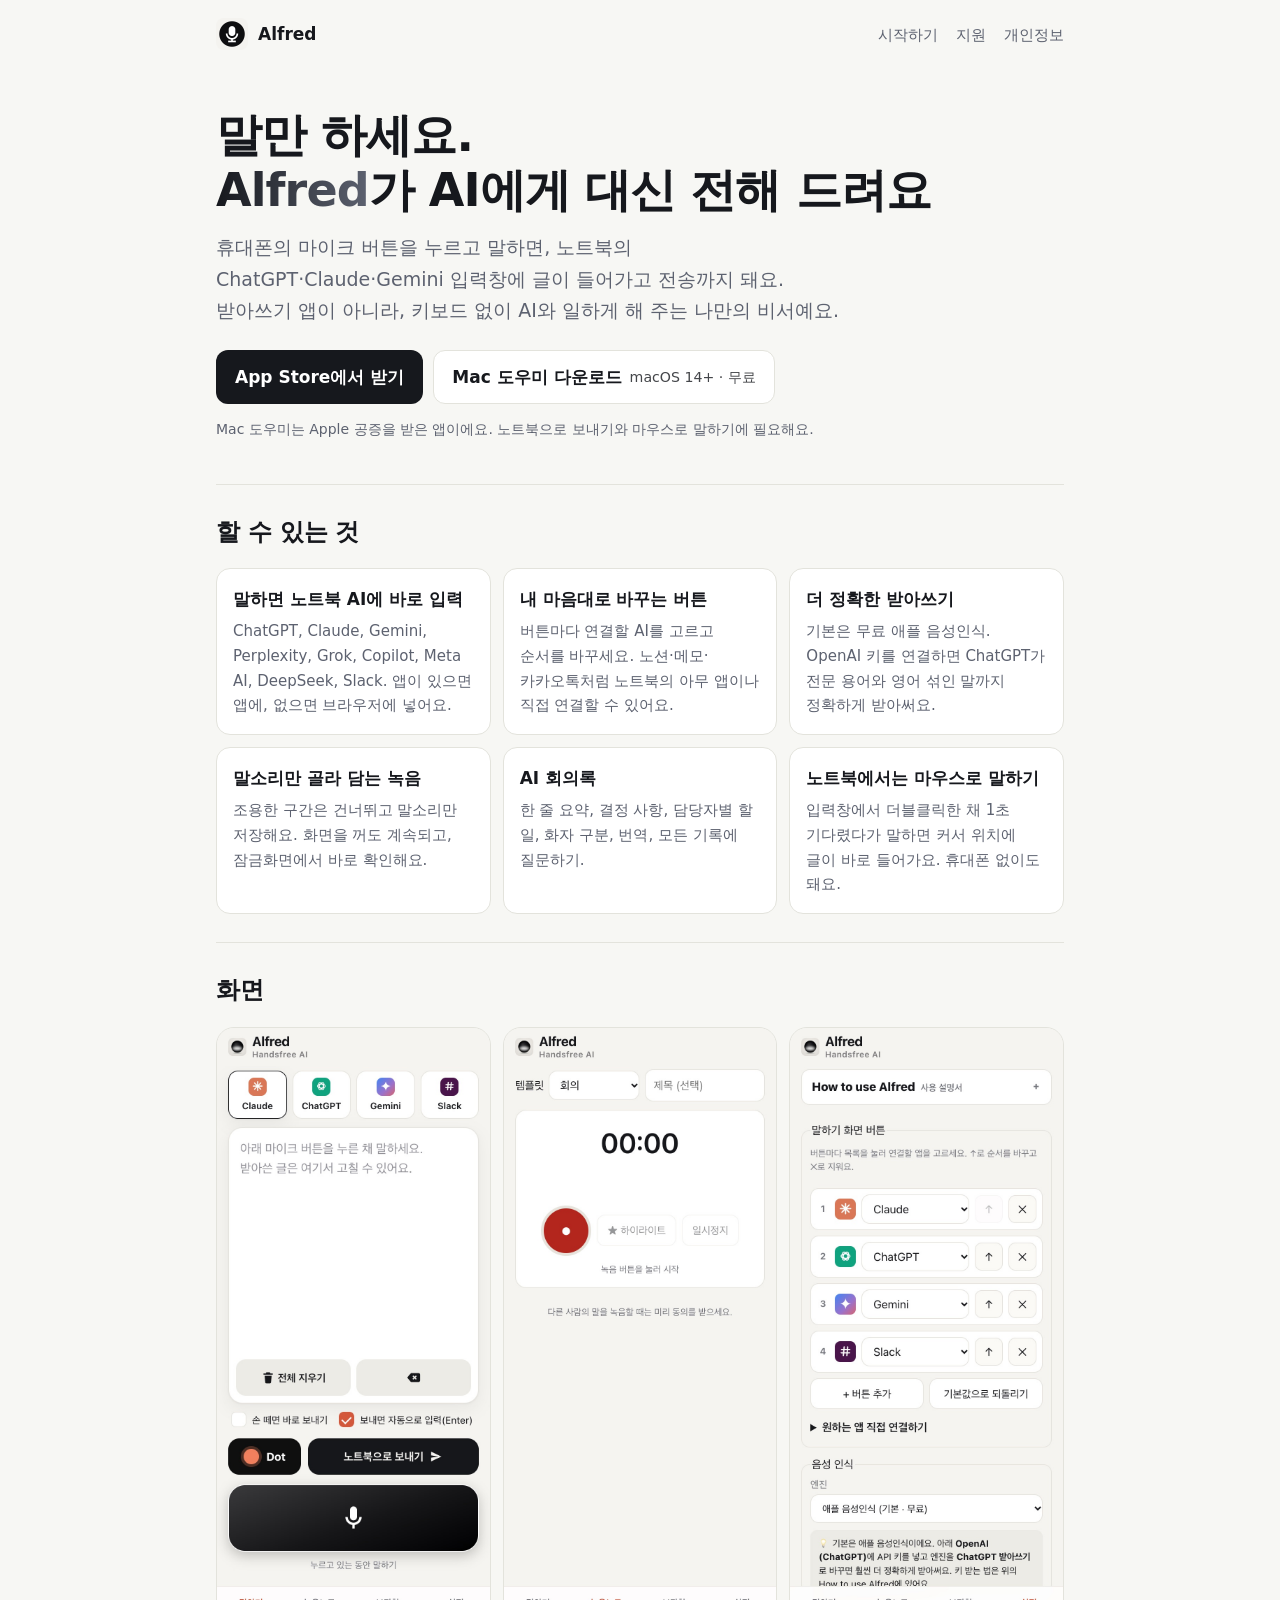
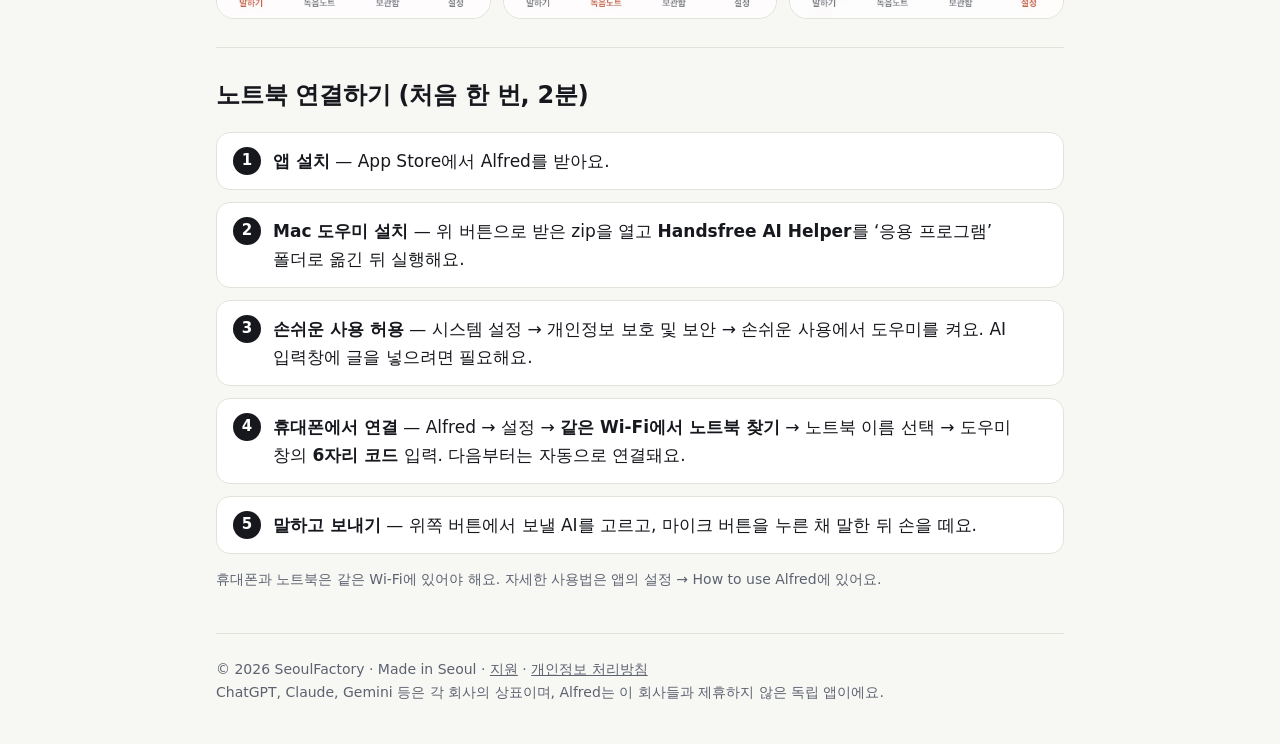
==== commit 8725a9ba: "Mouse talk: double-click and hold 1 second (Mac helper 1.2) Co-Authored-By: Claude Opus 5.5 <noreply" ====
--- a/index.html
+++ b/index.html
@@ -38,7 +38,7 @@
       <div class="card"><h3>더 정확한 받아쓰기</h3><p>기본은 무료 애플 음성인식. OpenAI 키를 연결하면 ChatGPT가 전문 용어와 영어 섞인 말까지 정확하게 받아써요.</p></div>
       <div class="card"><h3>말소리만 골라 담는 녹음</h3><p>조용한 구간은 건너뛰고 말소리만 저장해요. 화면을 꺼도 계속되고, 잠금화면에서 바로 확인해요.</p></div>
       <div class="card"><h3>AI 회의록</h3><p>한 줄 요약, 결정 사항, 담당자별 할 일, 화자 구분, 번역, 모든 기록에 질문하기.</p></div>
-      <div class="card"><h3>노트북에서는 마우스로 말하기</h3><p>입력창에서 클릭을 길게 누른 채 말하면 커서 위치에 글이 바로 들어가요. 휴대폰 없이도 돼요.</p></div>
+      <div class="card"><h3>노트북에서는 마우스로 말하기</h3><p>입력창에서 더블클릭한 채 1초 기다렸다가 말하면 커서 위치에 글이 바로 들어가요. 휴대폰 없이도 돼요.</p></div>
     </div>
   </section>
 
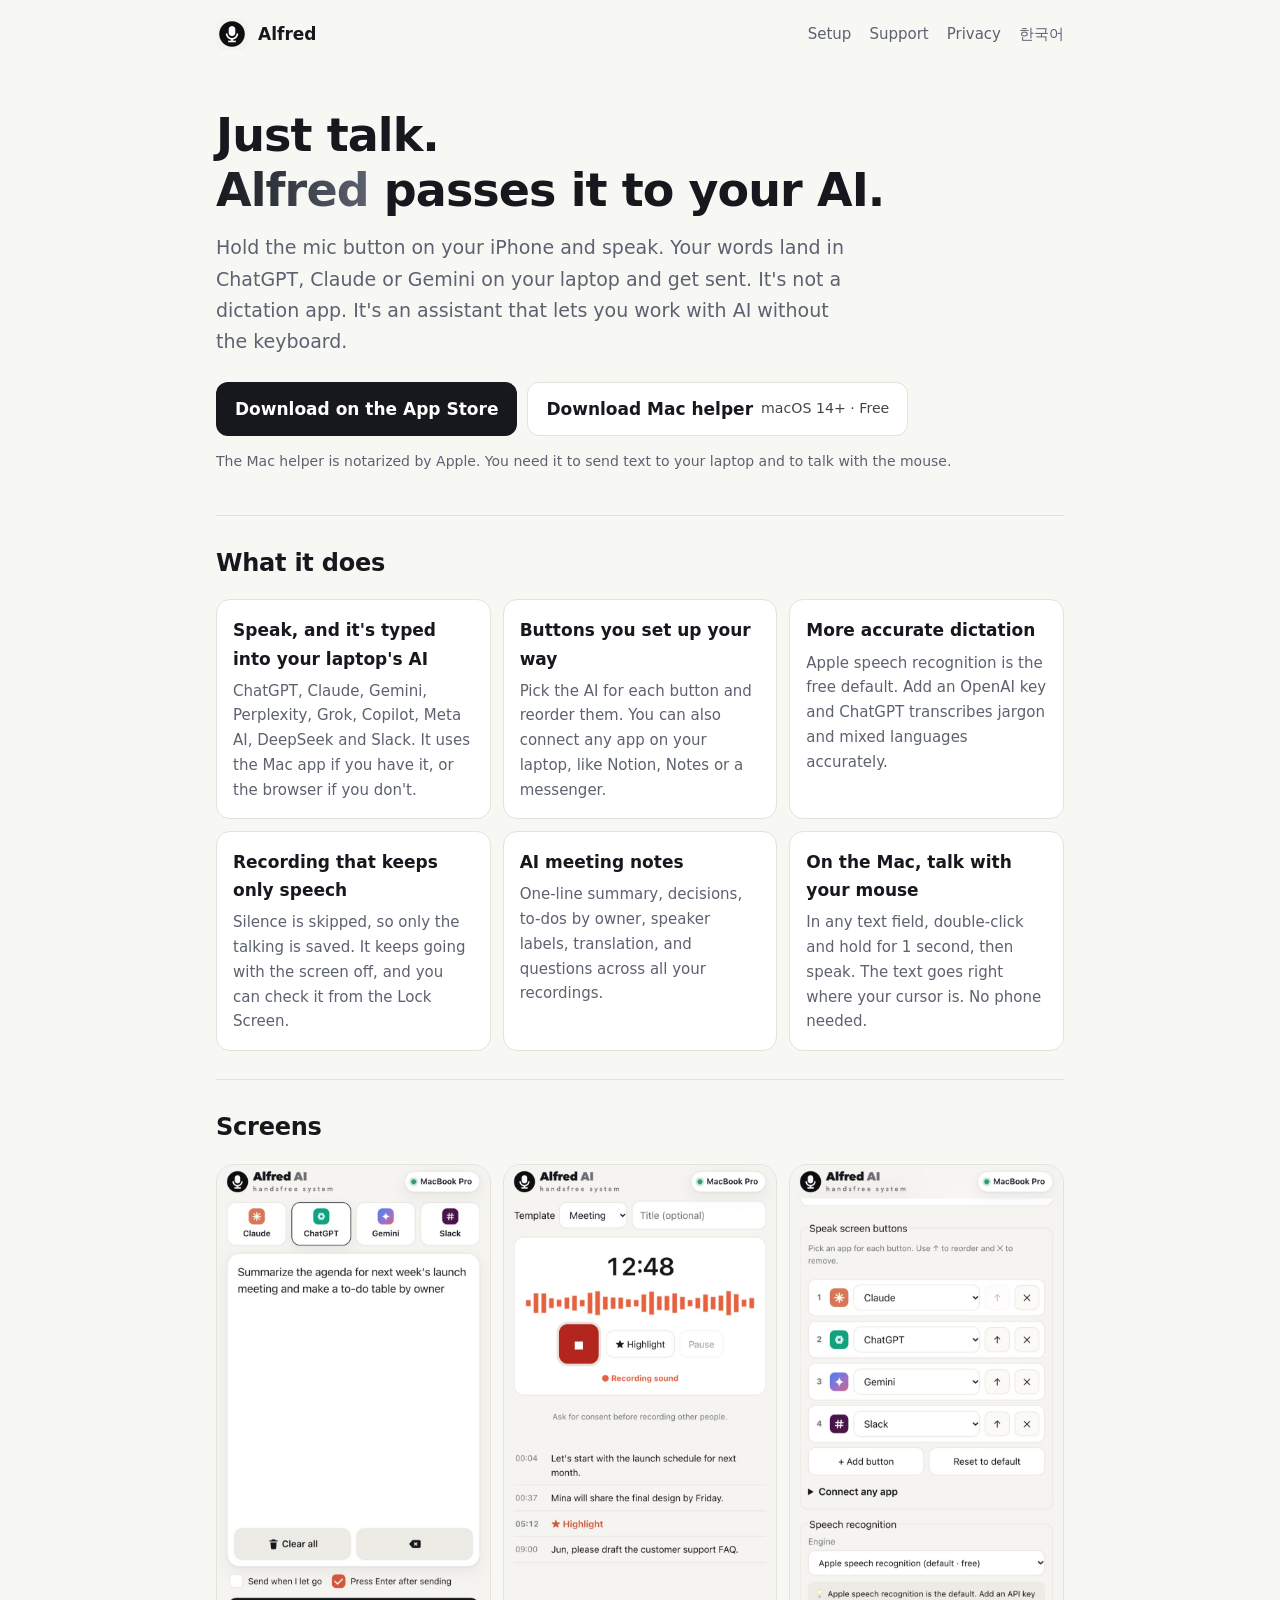
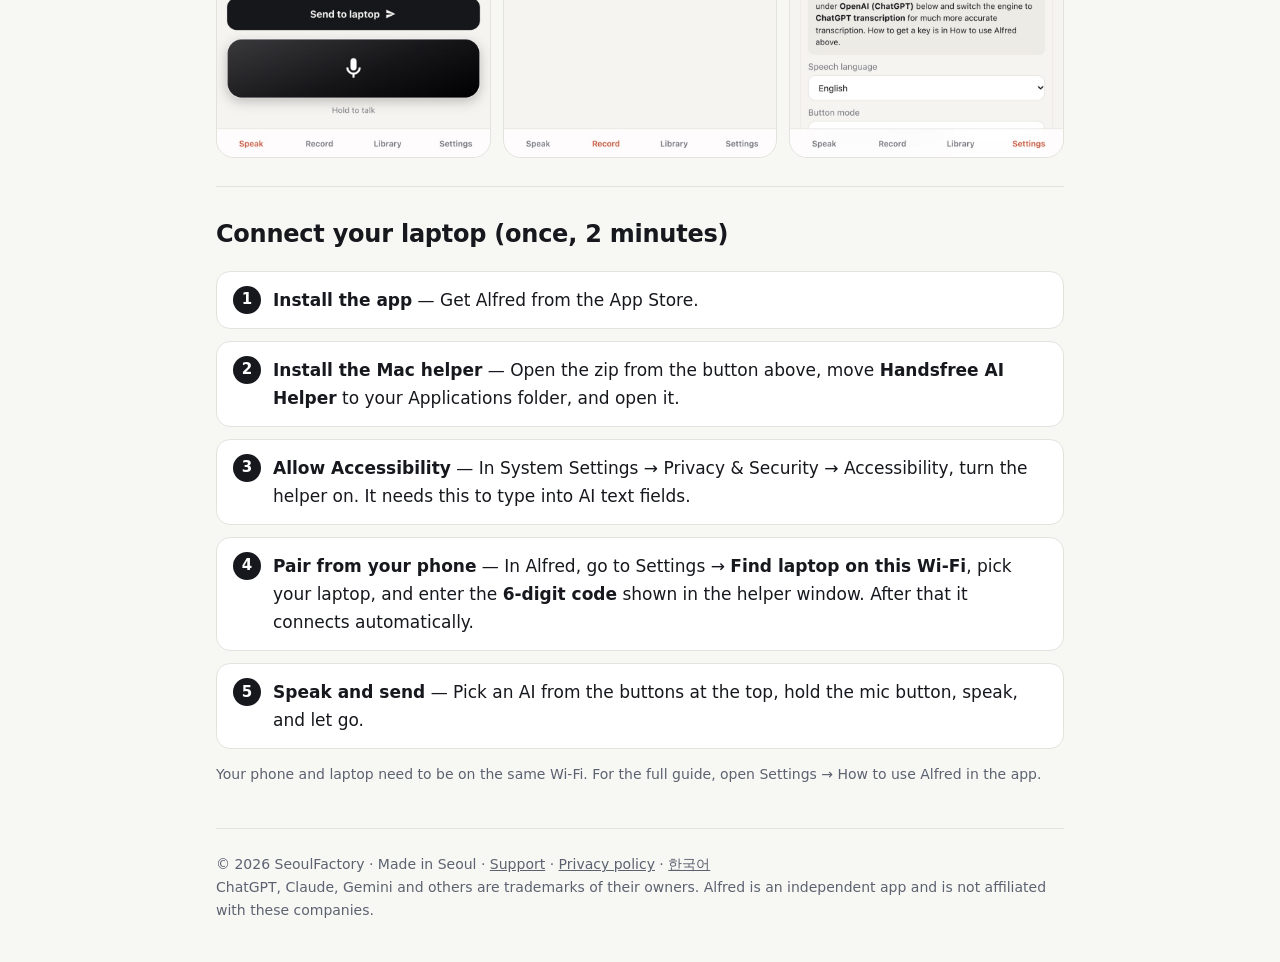
==== commit e127bc5d: "Add English site (home, support, privacy) with language switch Co-Authored-By: Claude Opus 5.5 <nore" ====
--- a/index.html
+++ b/index.html
@@ -1,5 +1,5 @@
 <!doctype html>
-<html lang="ko">
+<html lang="ko" data-home="ko">
 <head>
 <meta charset="utf-8">
 <meta name="viewport" content="width=device-width, initial-scale=1">
@@ -8,6 +8,8 @@
 <meta property="og:title" content="Alfred AI - Handsfree System">
 <meta property="og:description" content="말만 하면 AI에게 대신 전해 드려요. 키보드 없이 AI와 일하는 나만의 비서.">
 <meta property="og:image" content="https://steverse-code.github.io/handsfree_ai/icon.png">
+<link rel="alternate" hreflang="ko" href="https://steverse-code.github.io/handsfree_ai/">
+<link rel="alternate" hreflang="en" href="https://steverse-code.github.io/handsfree_ai/en/">
 <link rel="icon" href="favicon.svg" type="image/svg+xml">
 <link rel="alternate icon" href="icon.png">
 <link rel="apple-touch-icon" href="icon.png">
@@ -17,7 +19,7 @@
 <div class="wrap">
   <header class="nav">
     <a class="brand" href="./"><img src="icon.png" alt="">Alfred</a>
-    <nav><a href="#setup">시작하기</a><a href="support.html">지원</a><a href="privacy.html">개인정보</a></nav>
+    <nav><a href="#setup">시작하기</a><a href="support.html">지원</a><a href="privacy.html">개인정보</a><a href="en/" data-lang="en" lang="en">English</a></nav>
   </header>
 
   <div class="hero">
@@ -64,9 +66,10 @@
   </section>
 
   <footer>
-    © 2026 SeoulFactory · Made in Seoul · <a href="support.html">지원</a> · <a href="privacy.html">개인정보 처리방침</a><br>
+    © 2026 SeoulFactory · Made in Seoul · <a href="support.html">지원</a> · <a href="privacy.html">개인정보 처리방침</a> · <a href="en/" data-lang="en" lang="en">English</a><br>
     ChatGPT, Claude, Gemini 등은 각 회사의 상표이며, Alfred는 이 회사들과 제휴하지 않은 독립 앱이에요.
   </footer>
 </div>
+<script src="lang.js"></script>
 </body>
 </html>
--- a/style.css
+++ b/style.css
@@ -16,9 +16,12 @@
 a { color: var(--accent); }
 .wrap { max-width: 880px; margin: 0 auto; padding: 0 16px; }
 header.nav { display: flex; align-items: center; justify-content: space-between; padding: 18px 0; }
-.brand { display: flex; align-items: center; gap: 10px; font-weight: 700; color: var(--text); text-decoration: none; }
+.brand { display: flex; align-items: center; gap: 10px; font-weight: 700; color: var(--text); text-decoration: none; white-space: nowrap; flex-shrink: 0; }
 .brand img { width: 32px; height: 32px; border-radius: 8px; }
-.nav nav a { color: var(--muted); text-decoration: none; margin-left: 18px; font-size: 15px; }
+header.nav { gap: 12px; }
+.nav nav { display: flex; flex-wrap: wrap; justify-content: flex-end; gap: 4px 18px; }
+.nav nav a { color: var(--muted); text-decoration: none; font-size: 15px; white-space: nowrap; }
+@media (max-width: 480px) { .nav nav { gap: 4px 12px; } .nav nav a { font-size: 14px; } }
 .hero { padding: 40px 0 28px; }
 .hero h1 { font-size: clamp(30px, 6vw, 46px); line-height: 1.2; letter-spacing: -0.02em; margin: 0 0 14px; }
 .hero h1 em { font-style: normal; background: linear-gradient(90deg, var(--brand-1), var(--brand-2));
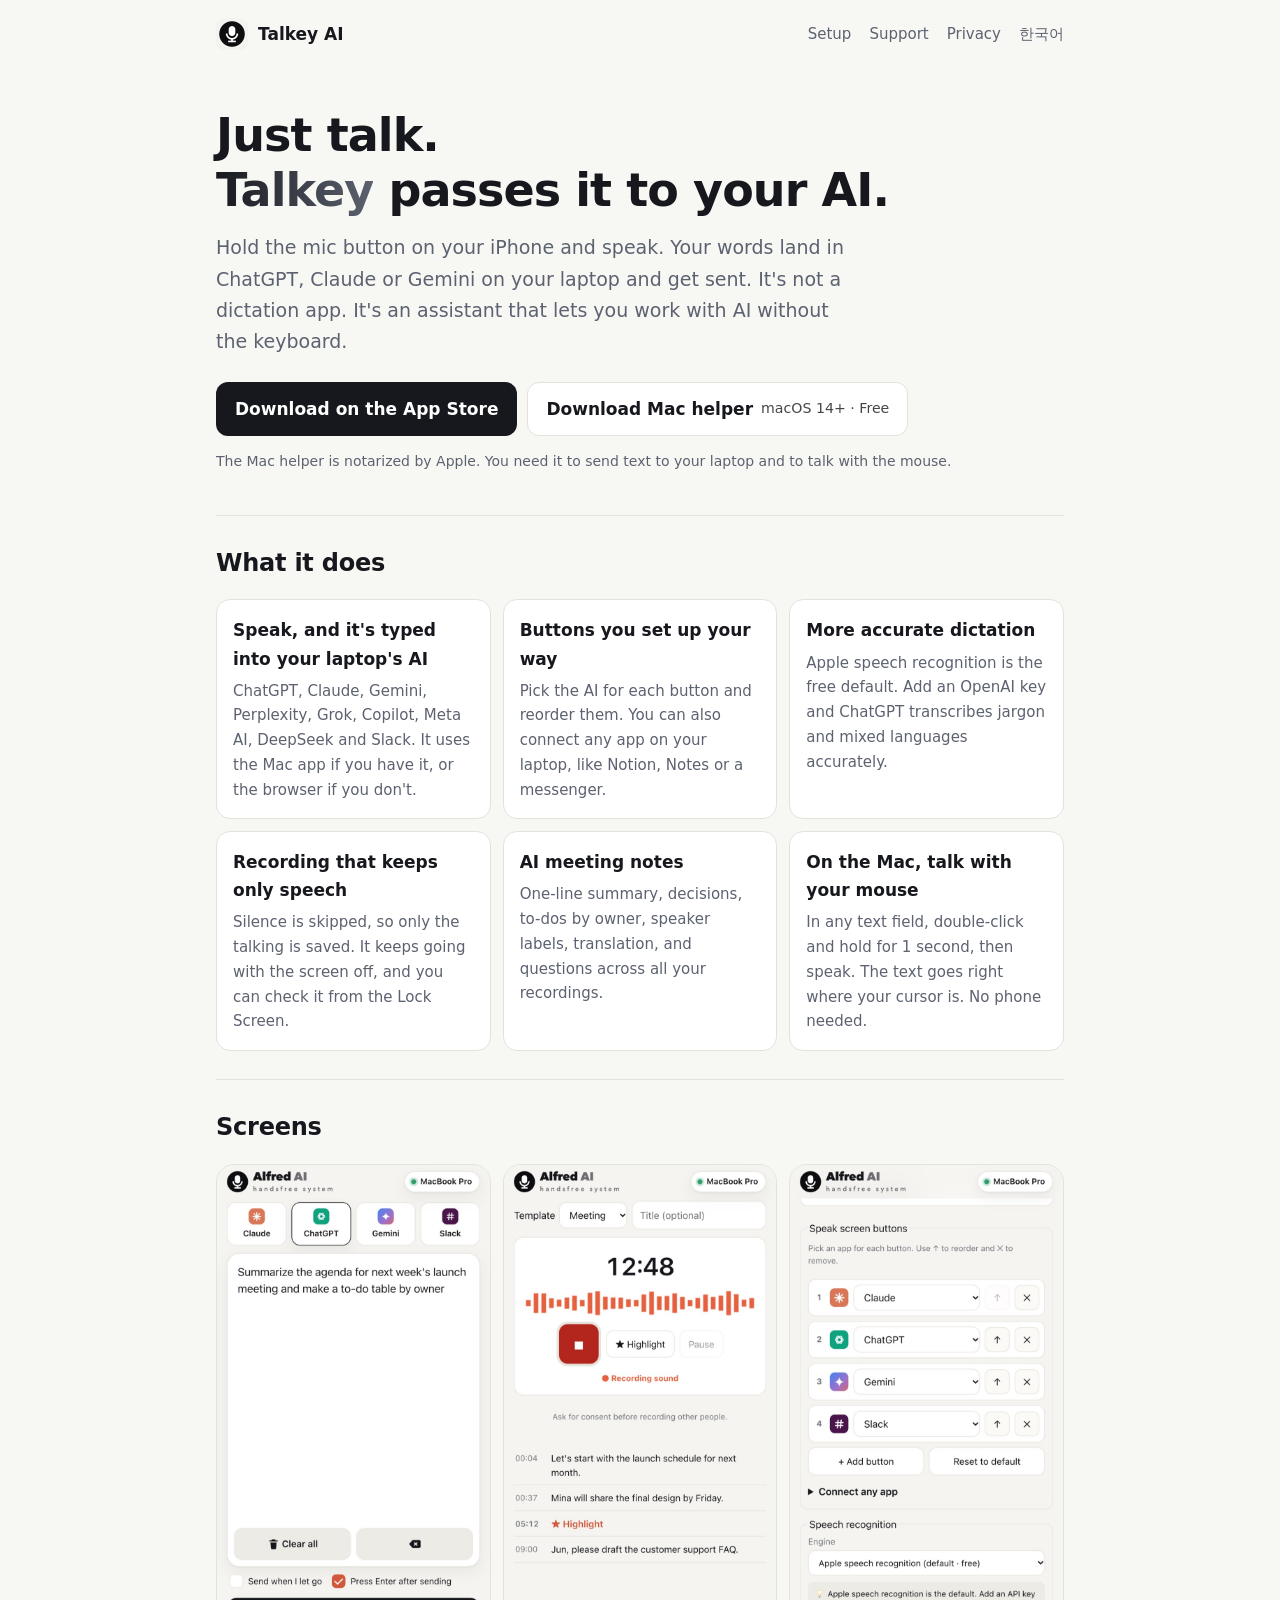
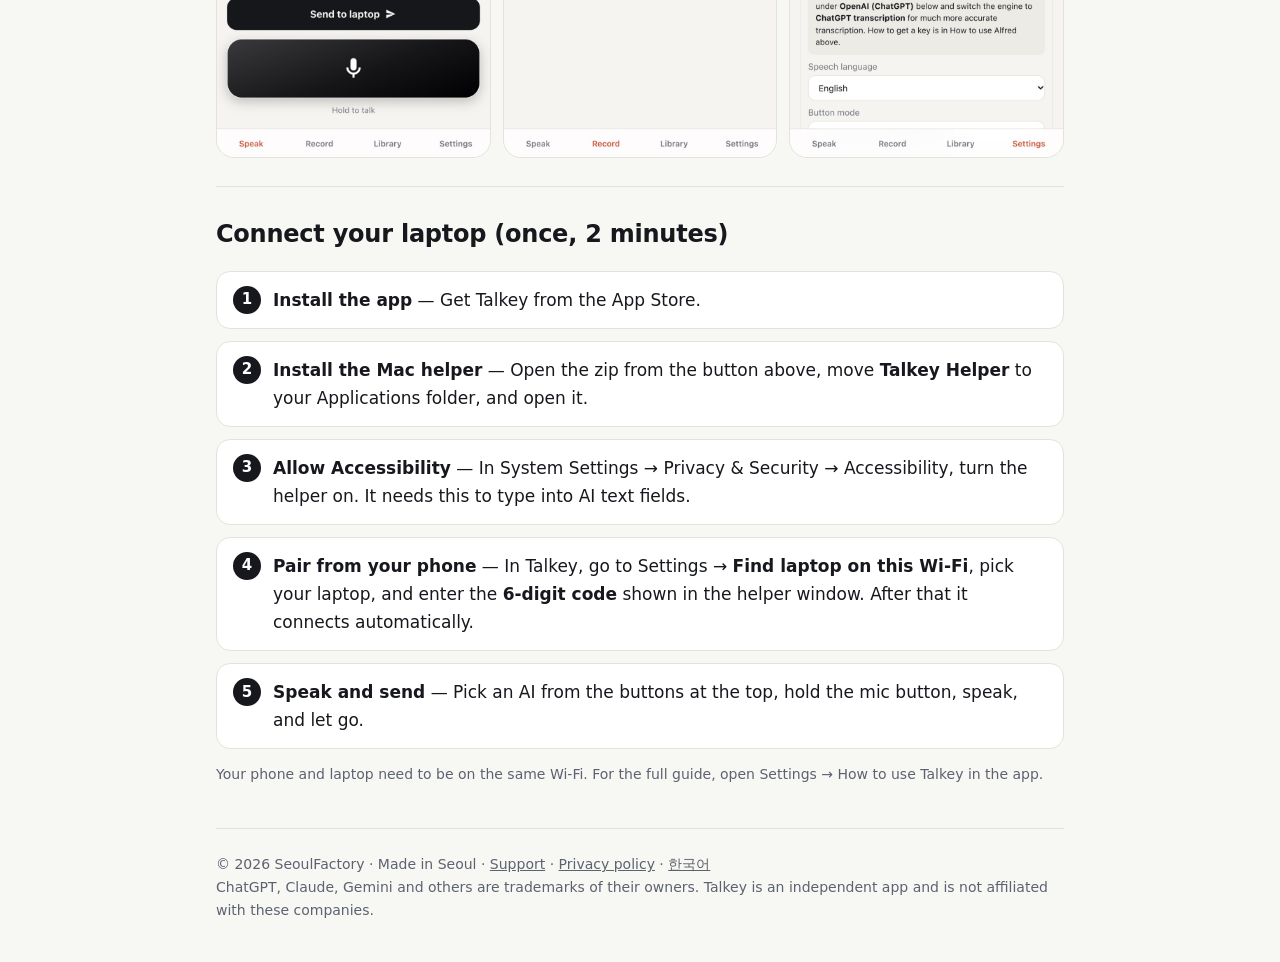
==== commit af12f968: "Rename to Talkey AI (톡키 AI) Co-Authored-By: Claude Opus 5.5 <noreply@anthropic.com>" ====
--- a/index.html
+++ b/index.html
@@ -3,9 +3,9 @@
 <head>
 <meta charset="utf-8">
 <meta name="viewport" content="width=device-width, initial-scale=1">
-<title>Alfred AI - Handsfree System — 말만 하면 AI에게 대신 전해 드려요</title>
-<meta name="description" content="휴대폰에 말하면 Alfred가 노트북의 ChatGPT·Claude·Gemini에 대신 입력해 드려요. 말소리만 골라 담는 녹음과 AI 회의록까지. SeoulFactory.">
-<meta property="og:title" content="Alfred AI - Handsfree System">
+<title>톡키(Talkey) — 말만 하면 AI에게 대신 전해 드려요</title>
+<meta name="description" content="휴대폰에 말하면 톡키가 노트북의 ChatGPT·Claude·Gemini에 대신 입력해 드려요. 말소리만 골라 담는 녹음과 AI 회의록까지. SeoulFactory.">
+<meta property="og:title" content="Talkey AI">
 <meta property="og:description" content="말만 하면 AI에게 대신 전해 드려요. 키보드 없이 AI와 일하는 나만의 비서.">
 <meta property="og:image" content="https://steverse-code.github.io/handsfree_ai/icon.png">
 <link rel="alternate" hreflang="ko" href="https://steverse-code.github.io/handsfree_ai/">
@@ -18,12 +18,12 @@
 <body>
 <div class="wrap">
   <header class="nav">
-    <a class="brand" href="./"><img src="icon.png" alt="">Alfred</a>
+    <a class="brand" href="./"><img src="icon.png" alt="">Talkey AI</a>
     <nav><a href="#setup">시작하기</a><a href="support.html">지원</a><a href="privacy.html">개인정보</a><a href="en/" data-lang="en" lang="en">English</a></nav>
   </header>
 
   <div class="hero">
-    <h1>말만 하세요.<br><em>Alfred</em>가 AI에게 대신 전해 드려요</h1>
+    <h1>말만 하세요.<br><em>톡키</em>가 AI에게 대신 전해 드려요</h1>
     <p class="lead">휴대폰의 마이크 버튼을 누르고 말하면, 노트북의 ChatGPT·Claude·Gemini 입력창에 글이 들어가고 전송까지 돼요. 받아쓰기 앱이 아니라, 키보드 없이 AI와 일하게 해 주는 나만의 비서예요.</p>
     <div class="cta">
       <a class="btn primary" href="https://apps.apple.com/kr/app/handsfree-ai/id6836719575">App Store에서 받기</a>
@@ -49,25 +49,25 @@
     <div class="shots">
       <img src="shots/a0.jpg" alt="말하기 화면: AI 버튼 4개와 검정 마이크 버튼" loading="lazy">
       <img src="shots/a1.jpg" alt="녹음노트 화면: 소리 날 때만 녹음" loading="lazy">
-      <img src="shots/a2.jpg" alt="설정 화면: 말하기 버튼 편집과 How to use Alfred" loading="lazy">
+      <img src="shots/a2.jpg" alt="설정 화면: 말하기 버튼 편집과 How to use Talkey" loading="lazy">
     </div>
   </section>
 
   <section id="setup">
     <h2>노트북 연결하기 (처음 한 번, 2분)</h2>
     <ol class="steps">
-      <li><strong>앱 설치</strong> — App Store에서 Alfred를 받아요.</li>
-      <li><strong>Mac 도우미 설치</strong> — 위 버튼으로 받은 zip을 열고 <b>Handsfree AI Helper</b>를 ‘응용 프로그램’ 폴더로 옮긴 뒤 실행해요.</li>
+      <li><strong>앱 설치</strong> — App Store에서 톡키를 받아요.</li>
+      <li><strong>Mac 도우미 설치</strong> — 위 버튼으로 받은 zip을 열고 <b>톡키 도우미(Talkey Helper)</b>를 ‘응용 프로그램’ 폴더로 옮긴 뒤 실행해요.</li>
       <li><strong>손쉬운 사용 허용</strong> — 시스템 설정 → 개인정보 보호 및 보안 → 손쉬운 사용에서 도우미를 켜요. AI 입력창에 글을 넣으려면 필요해요.</li>
-      <li><strong>휴대폰에서 연결</strong> — Alfred → 설정 → <b>같은 Wi-Fi에서 노트북 찾기</b> → 노트북 이름 선택 → 도우미 창의 <b>6자리 코드</b> 입력. 다음부터는 자동으로 연결돼요.</li>
+      <li><strong>휴대폰에서 연결</strong> — 톡키 → 설정 → <b>같은 Wi-Fi에서 노트북 찾기</b> → 노트북 이름 선택 → 도우미 창의 <b>6자리 코드</b> 입력. 다음부터는 자동으로 연결돼요.</li>
       <li><strong>말하고 보내기</strong> — 위쪽 버튼에서 보낼 AI를 고르고, 마이크 버튼을 누른 채 말한 뒤 손을 떼요.</li>
     </ol>
-    <p class="note">휴대폰과 노트북은 같은 Wi-Fi에 있어야 해요. 자세한 사용법은 앱의 설정 → How to use Alfred에 있어요.</p>
+    <p class="note">휴대폰과 노트북은 같은 Wi-Fi에 있어야 해요. 자세한 사용법은 앱의 설정 → How to use Talkey에 있어요.</p>
   </section>
 
   <footer>
     © 2026 SeoulFactory · Made in Seoul · <a href="support.html">지원</a> · <a href="privacy.html">개인정보 처리방침</a> · <a href="en/" data-lang="en" lang="en">English</a><br>
-    ChatGPT, Claude, Gemini 등은 각 회사의 상표이며, Alfred는 이 회사들과 제휴하지 않은 독립 앱이에요.
+    ChatGPT, Claude, Gemini 등은 각 회사의 상표이며, 톡키는 이 회사들과 제휴하지 않은 독립 앱이에요.
   </footer>
 </div>
 <script src="lang.js"></script>
